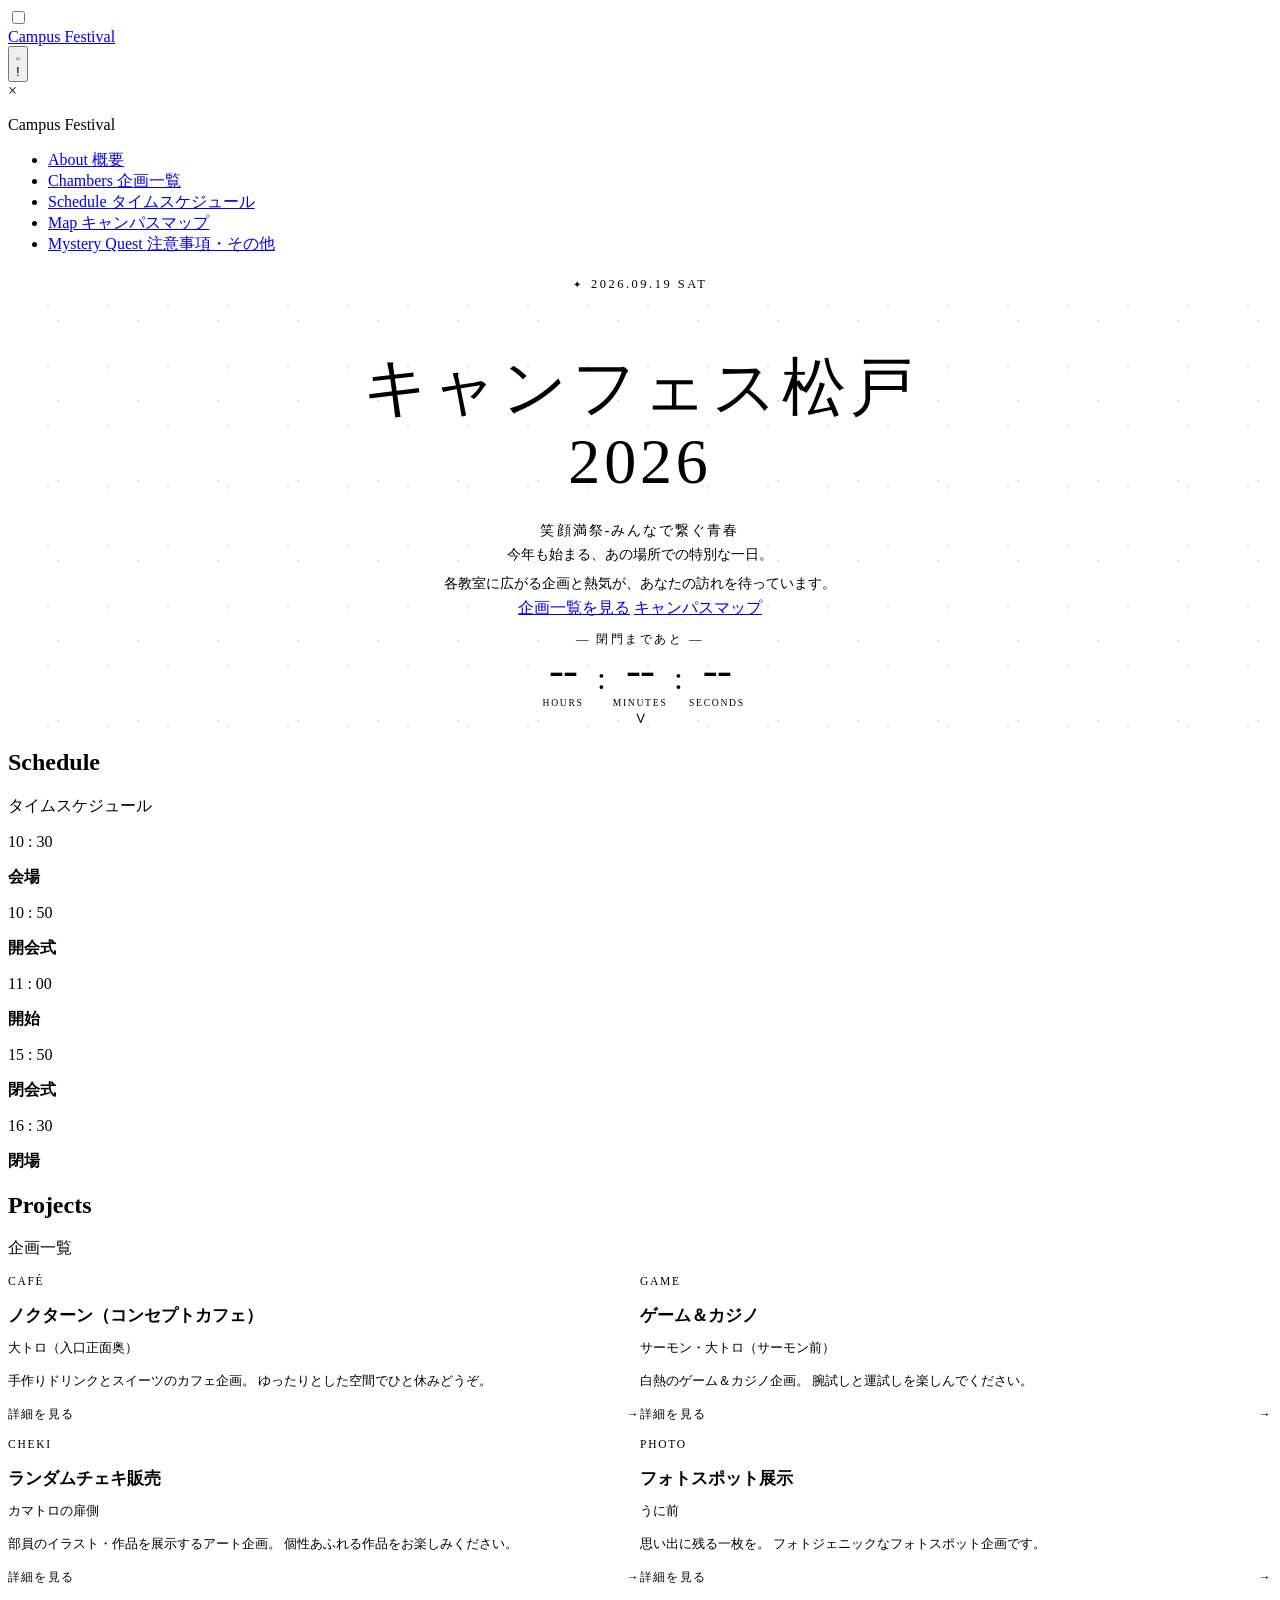
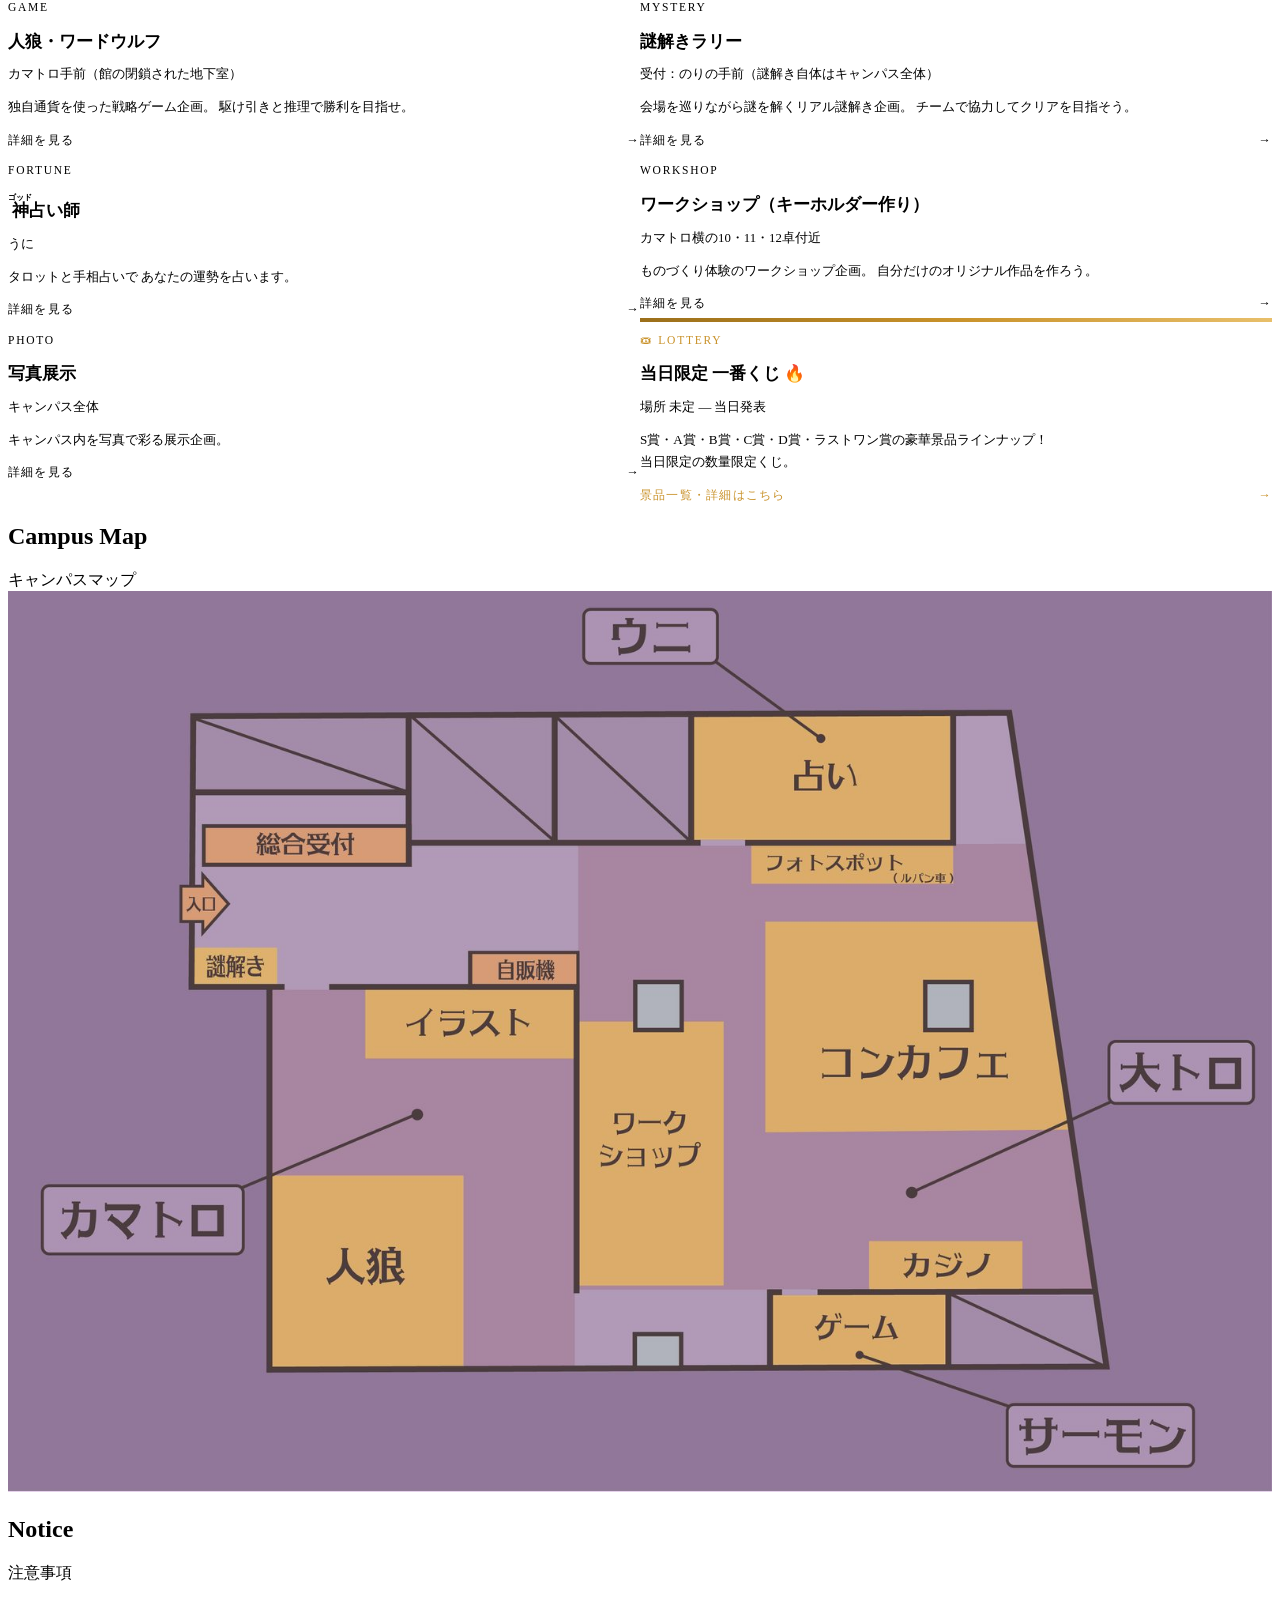
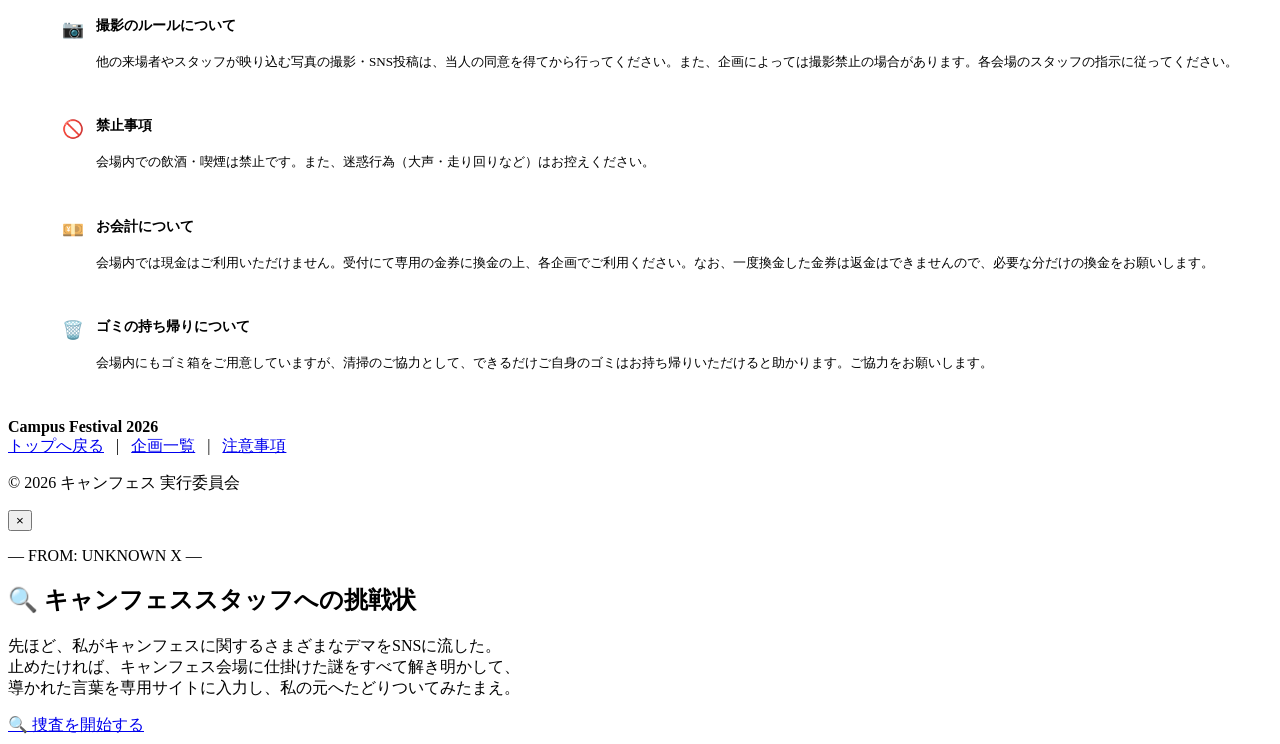
==== index.html @ ab6d8f18 "Revise wording of 3 caution items on top page Update the photo-rules, payment, and trash-takeout not" ====
<!DOCTYPE html>
<html lang="ja">

<head>
  <meta charset="UTF-8">
  <meta name="viewport" content="width=device-width, initial-scale=1.0">
  <!--
  ✏️ 【編集ガイド】meta description
  　 検索エンジンやSNSでシェアされたときに表示される説明文です（〜120文字推奨）。
  　 文化祭名・開催日・場所などに書き換えてください。
  -->
  <meta name="description" content="キャンフェス 2026 — 文化祭特設サイト。企画情報・タイムスケジュール・キャンパスマップをまとめています。">

  <!--
  ✏️ 【編集ガイド】ページタイトル
  　 ブラウザのタブや検索結果に表示されます。
  　 「文化祭名 | サイト名」の形式が一般的です。
  -->
  <title>キャンフェス 2026 | 文化祭特設サイト</title>

  <!-- 共通スタイルシートの読み込み（触らなくてOK） -->
  <link rel="stylesheet" href="css/common.css">

  <!-- ページ固有スタイルシート（トップページ専用） -->
  <link rel="stylesheet" href="css/index.css">
  <!-- 🔒 触らないでください（全ページ共通・謎解き機能）：封筒モーダルスタイル -->
  <link rel="stylesheet" href="css/letter-modal.css">

</head>

<body>

  <!-- ========================================================
       ナビゲーション（ハンバーガーメニュー付き）
       ========================================================
  ✔ ここは触らないでください（メニュー機能の要）
  
  ✅ メニューの項目を変えたい場合は、
     下の nav-menu__list の <li> 内のテキストを変更してください。
  ======================================================== -->

  <!-- 【CSS-only メニューの仕組み】
       この非表示チェックボックスがメニュー開閉のスイッチ役を担います。
       CSS内の .nav-toggle:checked セレクタでパネルを表示制御しています。 -->
  <input type="checkbox" id="nav-toggle" class="nav-toggle" aria-hidden="true">

  <nav class="site-nav" aria-label="サイトナビゲーション">
    <div class="site-nav__inner">

      <!-- ✅ ここのテキストを文化祭名に変えてください -->
      <div class="site-nav__logo">
        <a href="index.html">Campus Festival</a>
      </div>

      <!-- ハンバーガーアイコン（<label> で checkbox と連動） -->
      <label for="nav-toggle" class="site-nav__hamburger" aria-label="メニューを開く">
        <span></span>
        <span></span>
        <span></span>
      </label>

    </div>
  </nav>

  <!-- メニューパネル（右側からスライドイン） -->
  <div class="nav-menu" role="dialog" aria-modal="true" aria-label="サイトメニュー">

    <!-- ✕ 閉じるボタン -->
    <label for="nav-toggle" class="nav-menu__close" aria-label="メニューを閉じる">×</label>

    <!-- メニュー内のサイト名 -->
    <p class="nav-menu__logo">Campus Festival</p>

    <nav aria-label="バーガーメニュー">
      <ul class="nav-menu__list">

        <!-- ✅ 以下のテキストを変更するとメニュー項目が変わります。
             href="#id名" は对応するセクションの id に合わせてください。
             <span> は日本語のサブテキスト（下小文字）です。 -->

        <li>
          <a href="#top" class="nav-menu__link">
            About
            <span>概要</span>
          </a>
        </li>

        <li>
          <!-- ✅ href=" #projects" は 「企画一覧」セクションへのリンク -->
          <a href="#projects" class="nav-menu__link">
            Chambers
            <span>企画一覧</span>
          </a>
        </li>

        <li>
          <a href="#schedule" class="nav-menu__link">
            Schedule
            <span>タイムスケジュール</span>
          </a>
        </li>

        <li>
          <a href="#map" class="nav-menu__link">
            Map
            <span>キャンパスマップ</span>
          </a>
        </li>

        <li>
          <a href="#caution" class="nav-menu__link">
            Mystery Quest
            <span>注意事項・その他</span>
          </a>
        </li>

      </ul>
    </nav>
  </div>
  <!-- /nav-menu -->

  <!-- 背景暗転（クリックでメニューを閉じる） -->
  <label for="nav-toggle" class="nav-menu__backdrop" aria-hidden="true"></label>

  <!-- ========================================================
       ① ヒーローセクション（トップ画面）
       ========================================================
  ✏️ 【編集ガイド】ここが一番最初に見える画面です。
     以下の項目を順番に変えてください：
     1. 日程バッジ（.hero__date-badge）の日付テキスト
     2. メインタイトル（.hero__title）の文化祭名
     3. サブタイトル（.hero__subtitle）のスローガン
     4. 紹介文（.hero__description）の本文
     5. ボタンのテキストとリンク先（href="..."）
     6. カウントダウンの数字（〇時間 〇分 〇秒）
  ======================================================== -->
  <section class="hero" id="top" aria-label="トップビジュアル">

    <!-- ① 日程バッジ
    ✏️ 「2026.09.20 SUN」の部分を実際の開催日に変えてください -->
    <div class="hero__date-badge">2026.09.19 SAT</div>

    <!-- ② メインタイトル
    ✏️ 文化祭の正式名称に変えてください（英語・日本語どちらでも可） -->
    <h1 class="hero__title">
      キャンフェス松戸<br>2026
    </h1>

    <!-- ③ サブタイトル（スローガン）
    ✏️ 文化祭のスローガンに変えてください -->
    <p class="hero__subtitle">笑顔満祭-みんなで繋ぐ青春</p>

    <!-- ④ 紹介文
    ✏️ 文化祭の雰囲気を伝える短い文章を100文字程度で書いてください -->
    <p class="hero__description">
      今年も始まる、あの場所での特別な一日。<br>
      各教室に広がる企画と熱気が、あなたの訪れを待っています。
    </p>

    <!-- ⑤ ボタン
    ✏️ href="..." のリンク先を変更してください。
       「#projects」→ このページ内の企画一覧セクションへ
       「#map」     → このページ内のマップセクションへ -->
    <div class="hero__buttons btn-group">
      <a href="#projects" class="btn btn--solid">企画一覧を見る</a>
      <a href="#map" class="btn btn--outline">キャンパスマップ</a>
    </div>

    <!-- ⑥ カウントダウン（JS自動更新）
    ✅ 【編集ガイド】
       閉門時刻の設定は js/countdown.js の先頭にある
       TARGET_DATE の日時を変更してください。
       例）2026年9月20日17:00閉門 → new Date('2026-09-20T17:00:00') -->
    <div class="countdown">
      <p class="countdown__label">— 閉門まであと —</p>
      <div class="countdown__units">

        <!-- 時間 -->
        <div class="countdown__unit">
          <!-- ✅ js/countdown.js が自動で数字を更新します。
               閉門時刻の変更は js/countdown.js の TARGET_DATE を書き換えてください。 -->
          <span class="countdown__num" id="cd-hours">--</span>
          <span class="countdown__unit-label">Hours</span>
        </div>

        <span class="countdown__sep">:</span>

        <!-- 分 -->
        <div class="countdown__unit">
          <!-- id="cd-minutes" : JSがこの要素の数字を自動更新します -->
          <span class="countdown__num" id="cd-minutes">--</span>
          <span class="countdown__unit-label">Minutes</span>
        </div>

        <span class="countdown__sep">:</span>

        <!-- 秒 -->
        <div class="countdown__unit">
          <!-- id="cd-seconds" : JSがこの要素の数字を自動更新します -->
          <span class="countdown__num" id="cd-seconds">--</span>
          <span class="countdown__unit-label">Seconds</span>
        </div>

      </div>
    </div>

    <!-- スクロール促進の下向き矢印（装飾） -->
    <span class="scroll-hint" aria-hidden="true">∨</span>

  </section>

  <!-- ========================================================
       ② タイムスケジュールセクション
       ========================================================
  ✏️ 【編集ガイド】タイムスケジュール
     .timeline__item のブロックをコピーして増やせます。
     .timeline__time → 時刻を変更
     .timeline__body 内の <strong> → イベント名を変更
     .timeline__body 内の <p> → 説明文を変更（不要なら <p> ごと削除OK）
     .timeline__item--highlight クラスを付けると点が塗りつぶされます（開会式など）
  ======================================================== -->
  <section class="section schedule-section" id="schedule">
    <div class="container">

      <div class="section-heading">
        <!-- ✏️ 英語見出しと日本語見出しを変えてください -->
        <h2 class="section-heading__en">Schedule</h2>
        <span class="section-heading__ja">タイムスケジュール</span>
        <span class="section-heading__line"></span>
      </div>

      <div class="timeline">

        <!-- タイムライン項目（以下をコピーして追加できます） -->

        <div class="timeline__item">
          <p class="timeline__time">10 : 30</p>
          <div class="timeline__body">
            <strong>会場</strong>
          </div>
        </div>

        <div class="timeline__item timeline__item--highlight">
          <p class="timeline__time">10 : 50</p>
          <div class="timeline__body">
            <strong>開会式</strong>
          </div>
        </div>

        <div class="timeline__item">
          <p class="timeline__time">11 : 00</p>
          <div class="timeline__body">
            <strong>開始</strong>
          </div>
        </div>

        <div class="timeline__item timeline__item--highlight">
          <p class="timeline__time">15 : 50</p>
          <div class="timeline__body">
            <strong>閉会式</strong>
          </div>
        </div>

        <div class="timeline__item">
          <p class="timeline__time">16 : 30</p>
          <div class="timeline__body">
            <strong>閉場</strong>
          </div>
        </div>

      </div><!-- /.timeline -->
    </div>
  </section>

  <!-- ========================================================
       🔥 一番くじ 追従フローティングバナー（画面右側固定）
       ✅ この要素は位置：body内のどこに置いてもOK（fixed配置のため）
  ======================================================== -->
  <div class="floating-kuji-banner is-hidden" id="floating-kuji-banner" aria-label="一番くじ追従バナー" role="complementary">

    <!-- 左側の「開く」タブ（非表示中にクリックすると再表示） -->
    <button class="floating-kuji-banner__tab" id="floating-kuji-open-tab" aria-label="一番くじバナーを開く" style="display:none;"
      onclick="document.getElementById('floating-kuji-banner').classList.remove('is-hidden'); this.style.display='none';">
      🎟 くじ
    </button>

    <!-- カード本体（リンクと閉じるボタン） -->
    <a href="pages/ichiban-kuji/index.html" class="floating-kuji-banner__card" id="floating-kuji-card"
      aria-label="一番くじ特設ページへ">

      <!-- 閉じるボタン -->
      <button class="floating-kuji-banner__close" id="floating-kuji-close" aria-label="バナーを閉じる" onclick="event.preventDefault(); event.stopPropagation();
                       document.getElementById('floating-kuji-banner').classList.add('is-hidden');
                       var tab = document.getElementById('floating-kuji-open-tab');
                       if(tab) tab.style.display='flex';">
        &times;
      </button>

      <!-- 当日限定バッジ -->
      <span class="floating-kuji-banner__badge">✦ 当日限定 ✦</span>

      <!-- アイコン -->
      <span class="floating-kuji-banner__icon" aria-hidden="true">🔥</span>

      <!-- タイトル -->
      <p class="floating-kuji-banner__title">一番くじ<br>開催決定！</p>

      <!-- 詳細リンク -->
      <span class="floating-kuji-banner__link-text">詳細はこちら →</span>

    </a>
  </div><!-- /.floating-kuji-banner -->

  <!-- ========================================================
       ③ 企画一覧セクション
       ========================================================
  ✏️ 【編集ガイド】企画一覧
     .project-card のブロックをコピーして企画を追加できます。
     各企画の情報を以下の順で変更してください：
     1. .project-card__tag  → 企画の種類（例：カフェ / 展示 / ゲーム）
     2. .project-card__name → 企画名
     3. .project-card__place → 場所（例：3号館 204教室）
     4. .project-card__desc → 短い説明文
     5. <a href="..."> の href → 各企画ページへのリンクに変更

     ※ 企画ページを作ったら、pages/フォルダ名/index.html を
        コピーして新しいフォルダを作り、そこへリンクしてください。
  ======================================================== -->
  <section class="section projects-section" id="projects">
    <div class="container">

      <div class="section-heading">
        <h2 class="section-heading__en">Projects</h2>
        <span class="section-heading__ja">企画一覧</span>
        <span class="section-heading__line"></span>
      </div>

      <div class="projects-grid">

        <!-- ============ コンカフェ ============ -->
        <a href="pages/cafe/index.html" class="project-card" id="card-cafe">
          <div class="project-card__bar"></div>
          <div class="project-card__body">
            <p class="project-card__tag">Café</p>
            <h3 class="project-card__name">ノクターン（コンセプトカフェ）</h3>
            <p class="project-card__place">大トロ（入口正面奥）</p>
            <p class="project-card__desc">
              手作りドリンクとスイーツのカフェ企画。
              ゆったりとした空間でひと休みどうぞ。
            </p>
          </div>
          <div class="project-card__footer">
            <span>詳細を見る</span>
            <span>→</span>
          </div>
        </a>

        <!-- ============ ゲーム ============ -->
        <a href="pages/game/index.html" class="project-card" id="card-game">
          <div class="project-card__bar"></div>
          <div class="project-card__body">
            <p class="project-card__tag">Game</p>
            <h3 class="project-card__name">ゲーム＆カジノ</h3>
            <p class="project-card__place">サーモン・大トロ（サーモン前）</p>
            <p class="project-card__desc">
              白熱のゲーム＆カジノ企画。
              腕試しと運試しを楽しんでください。
            </p>
          </div>
          <div class="project-card__footer">
            <span>詳細を見る</span>
            <span>→</span>
          </div>
        </a>

        <!-- ============ イラスト ============ -->
        <a href="pages/art-exhibit/index.html" class="project-card" id="card-art-exhibit">
          <div class="project-card__bar"></div>
          <div class="project-card__body">
            <p class="project-card__tag">Cheki</p>
            <h3 class="project-card__name">ランダムチェキ販売</h3>
            <p class="project-card__place">カマトロの扉側</p>
            <p class="project-card__desc">
              部員のイラスト・作品を展示するアート企画。
              個性あふれる作品をお楽しみください。
            </p>
          </div>
          <div class="project-card__footer">
            <span>詳細を見る</span>
            <span>→</span>
          </div>
        </a>

        <!-- ============ フォトスポット ============ -->
        <a href="pages/photo-spot/index.html" class="project-card" id="card-photo-spot">
          <div class="project-card__bar"></div>
          <div class="project-card__body">
            <p class="project-card__tag">Photo</p>
            <h3 class="project-card__name">フォトスポット展示</h3>
            <p class="project-card__place">うに前</p>
            <p class="project-card__desc">
              思い出に残る一枚を。
              フォトジェニックなフォトスポット企画です。
            </p>
          </div>
          <div class="project-card__footer">
            <span>詳細を見る</span>
            <span>→</span>
          </div>
        </a>

        <!-- ============ 人狼（通貨） ============ -->
        <a href="pages/currency/index.html" class="project-card" id="card-currency">
          <div class="project-card__bar"></div>
          <div class="project-card__body">
            <p class="project-card__tag">Game</p>
            <h3 class="project-card__name">人狼・ワードウルフ</h3>
            <p class="project-card__place">カマトロ手前（館の閉鎖された地下室）</p>
            <p class="project-card__desc">
              独自通貨を使った戦略ゲーム企画。
              駆け引きと推理で勝利を目指せ。
            </p>
          </div>
          <div class="project-card__footer">
            <span>詳細を見る</span>
            <span>→</span>
          </div>
        </a>

        <!-- ============ 謎解き ============ -->
        <a href="pages/mystery-quest/index.html" class="project-card" id="card-mystery-quest">
          <div class="project-card__bar"></div>
          <div class="project-card__body">
            <p class="project-card__tag">Mystery</p>
            <h3 class="project-card__name">謎解きラリー</h3>
            <p class="project-card__place">受付：のりの手前（謎解き自体はキャンパス全体）</p>
            <p class="project-card__desc">
              会場を巡りながら謎を解くリアル謎解き企画。
              チームで協力してクリアを目指そう。
            </p>
          </div>
          <div class="project-card__footer">
            <span>詳細を見る</span>
            <span>→</span>
          </div>
        </a>

        <!-- ============ 占い ============ -->
        <a href="pages/fortune-telling/index.html" class="project-card" id="card-fortune-telling">
          <div class="project-card__bar"></div>
          <div class="project-card__body">
            <p class="project-card__tag">Fortune</p>
            <h3 class="project-card__name"><ruby>神<rp>（</rp><rt>ゴッド</rt><rp>）</rp></ruby>占い師</h3>
            <p class="project-card__place">うに</p>
            <p class="project-card__desc">
              タロットと手相占いで
              あなたの運勢を占います。
            </p>
          </div>
          <div class="project-card__footer">
            <span>詳細を見る</span>
            <span>→</span>
          </div>
        </a>

        <!-- ============ ワークショップ ============ -->
        <a href="pages/workshop/index.html" class="project-card" id="card-workshop">
          <div class="project-card__bar"></div>
          <div class="project-card__body">
            <p class="project-card__tag">Workshop</p>
            <h3 class="project-card__name">ワークショップ（キーホルダー作り）</h3>
            <p class="project-card__place">カマトロ横の10・11・12卓付近</p>
            <p class="project-card__desc">
              ものづくり体験のワークショップ企画。
              自分だけのオリジナル作品を作ろう。
            </p>
          </div>
          <div class="project-card__footer">
            <span>詳細を見る</span>
            <span>→</span>
          </div>
        </a>

        <!-- ============ 写真展示 ============ -->
        <a href="pages/photo-exhibit/index.html" class="project-card" id="card-photo-exhibit">
          <div class="project-card__bar"></div>
          <div class="project-card__body">
            <p class="project-card__tag">Photo</p>
            <h3 class="project-card__name">写真展示</h3>
            <p class="project-card__place">キャンパス全体</p>
            <p class="project-card__desc">キャンパス内を写真で彩る展示企画。</p>
          </div>
          <div class="project-card__footer">
            <span>詳細を見る</span>
            <span>→</span>
          </div>
        </a>

        <!-- ============ 一番くじ ============ -->
        <a href="pages/ichiban-kuji/index.html" class="project-card" id="card-lottery"
          style="border-color: rgba(201,146,42,0.45);">
          <div class="project-card__bar" style="background: linear-gradient(90deg, #9B6F1A, #C9922A, #E8BF6A);"></div>
          <div class="project-card__body">
            <p class="project-card__tag" style="color: #C9922A;">🎟 Lottery</p>
            <h3 class="project-card__name">当日限定 一番くじ 🔥</h3>
            <p class="project-card__place">場所 未定 — 当日発表</p>
            <p class="project-card__desc">
              S賞・A賞・B賞・C賞・D賞・ラストワン賞の豪華景品ラインナップ！<br>
              当日限定の数量限定くじ。
            </p>
          </div>
          <div class="project-card__footer" style="color: #C9922A;">
            <span>景品一覧・詳細はこちら</span>
            <span>→</span>
          </div>
        </a>

      </div><!-- /.projects-grid -->

    </div>
  </section>

  <!-- ========================================================
       ④ キャンパスマップセクション
       ========================================================
  ✏️ 【編集ガイド】キャンパスマップ
     画像を差し替えたい場合は、下の <img> の src="assets/img/campus-map.jpg" を
     新しいファイルパスに変更してください（推奨サイズ：横幅 1200px 以上）。
  ======================================================== -->
  <section class="section map-section" id="map">
    <div class="container">

      <div class="section-heading">
        <h2 class="section-heading__en">Campus Map</h2>
        <span class="section-heading__ja">キャンパスマップ</span>
        <span class="section-heading__line"></span>
      </div>

      <img src="assets/img/campus-map.jpg" alt="キャンフェス2026 会場フロアマップ" class="map-img" loading="lazy">

    </div>
  </section>

  <!-- ========================================================
       ⑤ 注意事項セクション
       ========================================================
  ✏️ 【編集ガイド】注意事項
     .caution-item のブロックをコピーして項目を追加できます。
     各項目の構成：
     - .caution-item__icon → 絵文字アイコン（変更・削除可）
     - <strong> → 注意事項の見出し
     - <p> → 詳細の説明文（不要なら削除OK）
  ======================================================== -->
  <section class="section caution-section" id="caution">
    <div class="container">

      <div class="section-heading">
        <h2 class="section-heading__en">Notice</h2>
        <span class="section-heading__ja">注意事項</span>
        <span class="section-heading__line"></span>
      </div>

      <ul class="caution-list" role="list">

        <!-- 注意事項の1項目 → このブロックをコピーして増やせます -->
        <li class="caution-item">
          <span class="caution-item__icon" aria-hidden="true">📷</span>
          <div class="caution-item__text">
            <strong>撮影のルールについて</strong>
            <p>他の来場者やスタッフが映り込む写真の撮影・SNS投稿は、当人の同意を得てから行ってください。また、企画によっては撮影禁止の場合があります。各会場のスタッフの指示に従ってください。</p>
          </div>
        </li>

        <li class="caution-item">
          <span class="caution-item__icon" aria-hidden="true">🚫</span>
          <div class="caution-item__text">
            <strong>禁止事項</strong>
            <p>会場内での飲酒・喫煙は禁止です。また、迷惑行為（大声・走り回りなど）はお控えください。</p>
          </div>
        </li>

        <li class="caution-item">
          <span class="caution-item__icon" aria-hidden="true">💴</span>
          <div class="caution-item__text">
            <strong>お会計について</strong>
            <p>会場内では現金はご利用いただけません。受付にて専用の金券に換金の上、各企画でご利用ください。なお、一度換金した金券は返金はできませんので、必要な分だけの換金をお願いします。</p>
          </div>
        </li>

        <li class="caution-item">
          <span class="caution-item__icon" aria-hidden="true">🗑️</span>
          <div class="caution-item__text">
            <strong>ゴミの持ち帰りについて</strong>
            <p>会場内にもゴミ箱をご用意していますが、清掃のご協力として、できるだけご自身のゴミはお持ち帰りいただけると助かります。ご協力をお願いします。</p>
          </div>
        </li>

      </ul><!-- /.caution-list -->
    </div>
  </section>

  <!-- ========================================================
       フッター
       ========================================================
  ✏️ 【編集ガイド】フッター
     文化祭名・年度・担当者名などを変えてください。
  ======================================================== -->
  <footer class="site-footer">
    <div class="site-footer__inner container">

      <!-- ✏️ 文化祭名を変えてください -->
      <strong>Campus Festival 2026</strong>

      <!-- ✏️ 必要に応じてリンクを追加・変更してください -->
      <nav aria-label="フッターナビ">
        <a href="#top">トップへ戻る</a>
        &ensp;|&ensp;
        <a href="#projects">企画一覧</a>
        &ensp;|&ensp;
        <a href="#caution">注意事項</a>
      </nav>

      <!-- ✏️ クレジット表記を変更してください -->
      <p>© 2026 キャンフェス 実行委員会</p>

    </div>
  </footer>

  <!--
  カウントダウンJSの読み込み
  ✅ 【編集ガイド】
     閉門時刻の設定は js/countdown.js の先頭にある
     TARGET_DATE を変更してください。
  -->
  <script src="js/countdown.js"></script>

  <!-- メニュー自動クローズJS（メニューリンクをタップしたときに自動で閉じます） -->
  <script src="js/menu.js"></script>

  <!-- 追従バナー制御JS -->
  <script src="js/banner.js"></script>

  <!-- 🔒 触らないでください（全ページ共通・謎解き機能）：封筒モーダル JS（アイコン・モーダルもこのJSが自動生成します） -->
  <script src="js/letter-modal.js"></script>

</body>

</html>
---- css/index.css ----
/*
============================================================
  index.css — トップページ（index.html）専用スタイル
============================================================
  ※ このファイルは index.html の <style> ブロックから
     抽出したスタイルです。
     common.css の読み込み後に読み込んでください。
============================================================
*/

/* ---------------------------------------------------
   ヒーローセクション
   参考画像のゴシックキャッスル風デザインを再現。
   星形の装飾ドットを背景に配置しています。
--------------------------------------------------- */
.hero {
  min-height: calc(100svh - var(--nav-height));
  background-color: var(--color-bg);
  background-image:
    radial-gradient(circle, rgba(181, 148, 105, 0.25) 1px, transparent 1px),
    radial-gradient(circle, rgba(181, 148, 105, 0.15) 1px, transparent 1px),
    radial-gradient(circle, rgba(181, 148, 105, 0.20) 1px, transparent 1px);
  background-size: 80px 80px, 120px 120px, 60px 60px;
  background-position: 10px 10px, 40px 40px, 70px 5px;
  display: flex;
  flex-direction: column;
  align-items: center;
  justify-content: center;
  text-align: center;
  padding: var(--space-xl) var(--space-sm) var(--space-lg);
  position: relative;
}

/* 日付バッジ（例：2026.09.20 SUN） */
.hero__date-badge {
  display: inline-flex;
  align-items: center;
  gap: 8px;
  border: 1px solid var(--color-accent-pale);
  border-radius: 999px;
  padding: 6px 20px;
  font-family: var(--font-display);
  font-size: 0.78rem;
  letter-spacing: 0.2em;
  color: var(--color-text-sub);
  margin-bottom: var(--space-sm);
}

/* バッジの左の飾り（✦ 記号） */
.hero__date-badge::before {
  content: '✦';
  color: var(--color-accent);
  font-size: 0.6rem;
}

/* メインタイトル（大文字・大きなフォント） */
.hero__title {
  font-family: var(--font-display);
  font-size: clamp(2.2rem, 9vw, 4rem);
  font-weight: 300;
  letter-spacing: 0.06em;
  color: var(--color-text);
  line-height: 1.15;
  margin-bottom: 10px;
}

/* サブタイトル（スローガン） */
.hero__subtitle {
  font-size: 0.85rem;
  letter-spacing: 0.15em;
  color: var(--color-text-sub);
  margin-bottom: var(--space-sm);
}

/* 紹介文 */
.hero__description {
  font-size: 0.9rem;
  line-height: 2;
  color: var(--color-text-sub);
  max-width: 480px;
  margin: 0 auto var(--space-md);
}

/* ボタンエリア */
.hero__buttons {
  margin-bottom: var(--space-lg);
}

/* ---------------------------------------------------
   カウントダウン枠
   ※ JSで数値を自動更新します（js/countdown.js）
--------------------------------------------------- */
.countdown {
  width: 100%;
  max-width: 400px;
  text-align: center;
}

.countdown__label {
  font-size: 0.78rem;
  letter-spacing: 0.2em;
  color: var(--color-text-sub);
  margin-bottom: var(--space-sm);
}

.countdown__units {
  display: flex;
  justify-content: center;
  gap: 4px;
  align-items: flex-end;
}

.countdown__unit {
  display: flex;
  flex-direction: column;
  align-items: center;
  min-width: 56px;
}

.countdown__num {
  font-family: var(--font-display);
  font-size: 2.8rem;
  font-weight: 300;
  line-height: 1;
  color: var(--color-text);
  letter-spacing: -0.02em;
}

.countdown__unit-label {
  font-family: var(--font-display);
  font-size: 0.6rem;
  letter-spacing: 0.18em;
  color: var(--color-text-muted);
  margin-top: 4px;
  text-transform: uppercase;
}

.countdown__sep {
  font-family: var(--font-display);
  font-size: 2rem;
  font-weight: 300;
  color: var(--color-text-muted);
  margin-bottom: 14px;
  line-height: 1;
  padding: 0 2px;
}

/* 下向き矢印（スクロール促進） */
.scroll-hint {
  margin-top: var(--space-sm);
  color: var(--color-text-muted);
  font-size: 1rem;
  animation: bounce-down 1.8s ease-in-out infinite;
  display: block;
}

@keyframes bounce-down {
  0%, 100% { transform: translateY(0);  opacity: 0.5; }
  50%       { transform: translateY(6px); opacity: 1; }
}

/* ---------------------------------------------------
   タイムスケジュールセクション
--------------------------------------------------- */
.schedule-section {
  background-color: var(--color-bg-dark);
}

/* ---------------------------------------------------
   企画一覧セクション
--------------------------------------------------- */
.projects-section {
  background-color: var(--color-bg);
}

.projects-grid {
  display: grid;
  grid-template-columns: 1fr;
  gap: var(--space-sm);
}

@media (min-width: 540px) {
  .projects-grid {
    grid-template-columns: repeat(2, 1fr);
  }
}

.project-card {
  display: block;
  background-color: var(--color-bg-card);
  border: 1px solid var(--color-accent-pale);
  border-radius: var(--radius-md);
  overflow: hidden;
  text-decoration: none;
  color: var(--color-text);
  transition: box-shadow 0.25s ease, transform 0.25s ease;
}

.project-card:hover {
  box-shadow: var(--shadow-md);
  transform: translateY(-3px);
  color: var(--color-text);
}

.project-card__bar {
  height: 4px;
  background-color: var(--color-accent);
}

.project-card__body {
  padding: var(--space-sm);
}

.project-card__tag {
  font-size: 0.72rem;
  letter-spacing: 0.15em;
  color: var(--color-accent);
  text-transform: uppercase;
  font-family: var(--font-display);
  margin-bottom: 4px;
}

.project-card__name {
  font-size: 1.05rem;
  font-weight: 600;
  margin-bottom: 4px;
  line-height: 1.4;
}

.project-card__place {
  font-size: 0.8rem;
  color: var(--color-text-sub);
  margin-bottom: 8px;
}

.project-card__desc {
  font-size: 0.82rem;
  color: var(--color-text-sub);
  line-height: 1.7;
  display: -webkit-box;
  -webkit-line-clamp: 2;
  -webkit-box-orient: vertical;
  overflow: hidden;
}

.project-card__footer {
  border-top: 1px solid var(--color-accent-pale);
  padding: 10px var(--space-sm);
  font-size: 0.78rem;
  color: var(--color-accent);
  font-family: var(--font-display);
  letter-spacing: 0.1em;
  display: flex;
  align-items: center;
  justify-content: space-between;
}

.project-card--placeholder {
  border-style: dashed;
  opacity: 0.55;
  pointer-events: none;
}

.project-card--placeholder .project-card__bar {
  background-color: var(--color-accent-pale);
}

/* ---------------------------------------------------
   一番くじ 追従フローティングバナー
--------------------------------------------------- */
.floating-kuji-banner {
  position: fixed;
  right: 0;
  top: 50%;
  transform: translateY(-50%);
  z-index: 999;
  display: flex;
  align-items: stretch;
}

/* カード部分だけがスライドアウト／フェードする（親とタブは画面内に留まる） */
.floating-kuji-banner.is-hidden .floating-kuji-banner__card {
  transform: translateX(calc(100% + 2px));
  opacity: 0;
  pointer-events: none;
}

.floating-kuji-banner__tab {
  /* 親コンテナ（right:0）の右端に固定し、カードの表示状態に関わらず常に画面端に残す */
  position: absolute;
  right: 0;
  top: 50%;
  transform: translateY(-50%);
  display: flex;
  align-items: center;
  justify-content: center;
  width: 28px;
  background: var(--color-accent);
  border-radius: var(--radius-sm) 0 0 var(--radius-sm);
  cursor: pointer;
  writing-mode: vertical-rl;
  font-family: var(--font-display);
  font-size: 0.6rem;
  letter-spacing: 0.18em;
  color: #fff;
  padding: 12px 0;
  user-select: none;
  border: none;
  transition: background-color 0.2s ease;
  flex-shrink: 0;
}

.floating-kuji-banner__tab:hover {
  background-color: var(--color-accent-dark);
}

.floating-kuji-banner__card {
  display: flex;
  flex-direction: column;
  align-items: center;
  text-align: center;
  background-color: var(--color-bg-card);
  border: 1.5px solid var(--color-accent);
  border-right: none;
  border-radius: var(--radius-md) 0 0 var(--radius-md);
  padding: 18px 14px 16px;
  width: 130px;
  gap: 8px;
  box-shadow: -4px 0 20px rgba(74, 59, 50, 0.12);
  text-decoration: none;
  color: var(--color-text);
  position: relative;
  overflow: hidden;
  transition: background-color 0.2s ease,
              transform 0.35s cubic-bezier(0.4, 0, 0.2, 1),
              opacity 0.35s ease;
}

.floating-kuji-banner__card:hover {
  background-color: var(--color-bg);
  color: var(--color-text);
  opacity: 1;
}

.floating-kuji-banner__card::before {
  content: '';
  position: absolute;
  top: 0; left: 0; right: 0;
  height: 3px;
  background: linear-gradient(90deg, var(--color-accent-dark), var(--color-accent), #D4A853);
}

.floating-kuji-banner__badge {
  display: inline-block;
  font-family: var(--font-display);
  font-size: 0.58rem;
  letter-spacing: 0.15em;
  color: var(--color-accent-dark);
  border: 1px solid var(--color-accent-pale);
  border-radius: 999px;
  padding: 2px 8px;
  background: rgba(181, 148, 105, 0.08);
  white-space: nowrap;
}

.floating-kuji-banner__icon {
  font-size: 1.8rem;
  line-height: 1;
}

.floating-kuji-banner__title {
  font-family: var(--font-display);
  font-size: 0.8rem;
  font-weight: 600;
  line-height: 1.35;
  color: var(--color-text);
  letter-spacing: 0.04em;
}

.floating-kuji-banner__link-text {
  font-size: 0.65rem;
  color: var(--color-accent-dark);
  font-family: var(--font-display);
  letter-spacing: 0.1em;
  display: flex;
  align-items: center;
  gap: 3px;
}

.floating-kuji-banner__close {
  position: absolute;
  top: 6px;
  right: 6px;
  width: 20px;
  height: 20px;
  display: flex;
  align-items: center;
  justify-content: center;
  cursor: pointer;
  font-size: 0.85rem;
  color: var(--color-text-muted);
  border-radius: 50%;
  border: none;
  background: transparent;
  line-height: 1;
  transition: background-color 0.15s ease, color 0.15s ease;
  flex-shrink: 0;
  z-index: 1;
}

.floating-kuji-banner__close:hover {
  background-color: var(--color-accent-pale);
  color: var(--color-text);
}

/* スマホ対応 */
@media (max-width: 768px) {
  .floating-kuji-banner {
    z-index: 999;
  }

  .floating-kuji-banner.is-hidden .floating-kuji-banner__card {
    transform: translateX(calc(100% + 2px));
    opacity: 0;
    pointer-events: none;
  }

  .floating-kuji-banner__tab {
    width: 22px;
    font-size: 0.55rem;
    padding: 10px 0;
  }

  .floating-kuji-banner__card {
    width: 112px;
    padding: 16px 10px 14px;
  }

  .floating-kuji-banner__icon  { font-size: 1.55rem; }
  .floating-kuji-banner__title { font-size: 0.74rem; }

  .floating-kuji-banner__badge {
    font-size: 0.52rem;
    padding: 2px 6px;
  }

  .floating-kuji-banner__link-text { font-size: 0.6rem; }

  .floating-kuji-banner__close {
    width: 28px;
    height: 28px;
    top: 4px;
    right: 4px;
    font-size: 1rem;
  }
}

/* ---------------------------------------------------
   キャンパスマップセクション
--------------------------------------------------- */
.map-section {
  background-color: var(--color-bg-dark);
}

.map-img {
  width: 100%;
  border-radius: var(--radius-md);
  border: 1px solid var(--color-accent-pale);
}

/* ---------------------------------------------------
   注意事項セクション
--------------------------------------------------- */
.caution-section {
  background-color: var(--color-bg);
}

.caution-list {
  display: flex;
  flex-direction: column;
  gap: var(--space-xs);
}

.caution-item {
  display: flex;
  gap: 12px;
  padding: 14px;
  background-color: var(--color-bg-card);
  border: 1px solid var(--color-accent-pale);
  border-radius: var(--radius-sm);
  font-size: 0.88rem;
  line-height: 1.7;
  align-items: flex-start;
}

.caution-item__icon {
  font-size: 1.1rem;
  flex-shrink: 0;
  margin-top: 1px;
}

.caution-item__text strong {
  display: block;
  font-weight: 600;
  margin-bottom: 2px;
}

.caution-item__text p {
  color: var(--color-text-sub);
  font-size: 0.82rem;
}
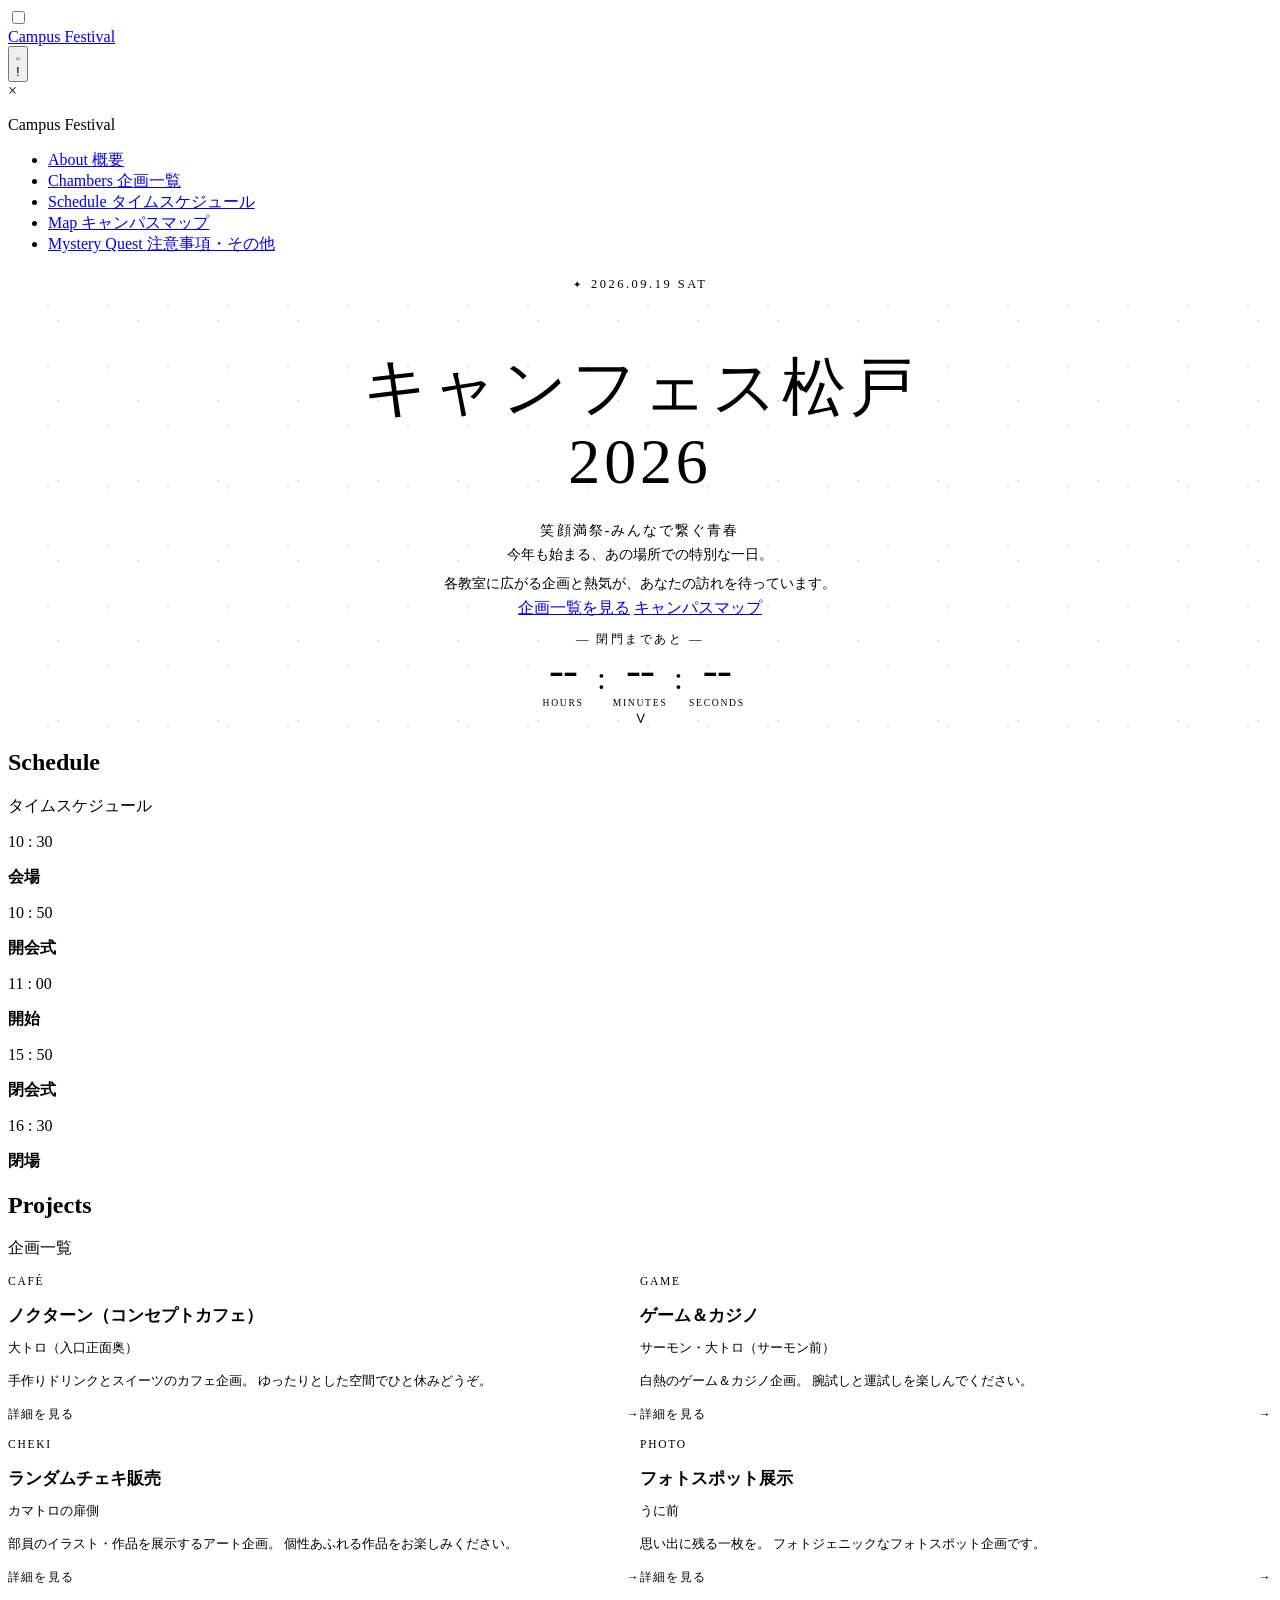
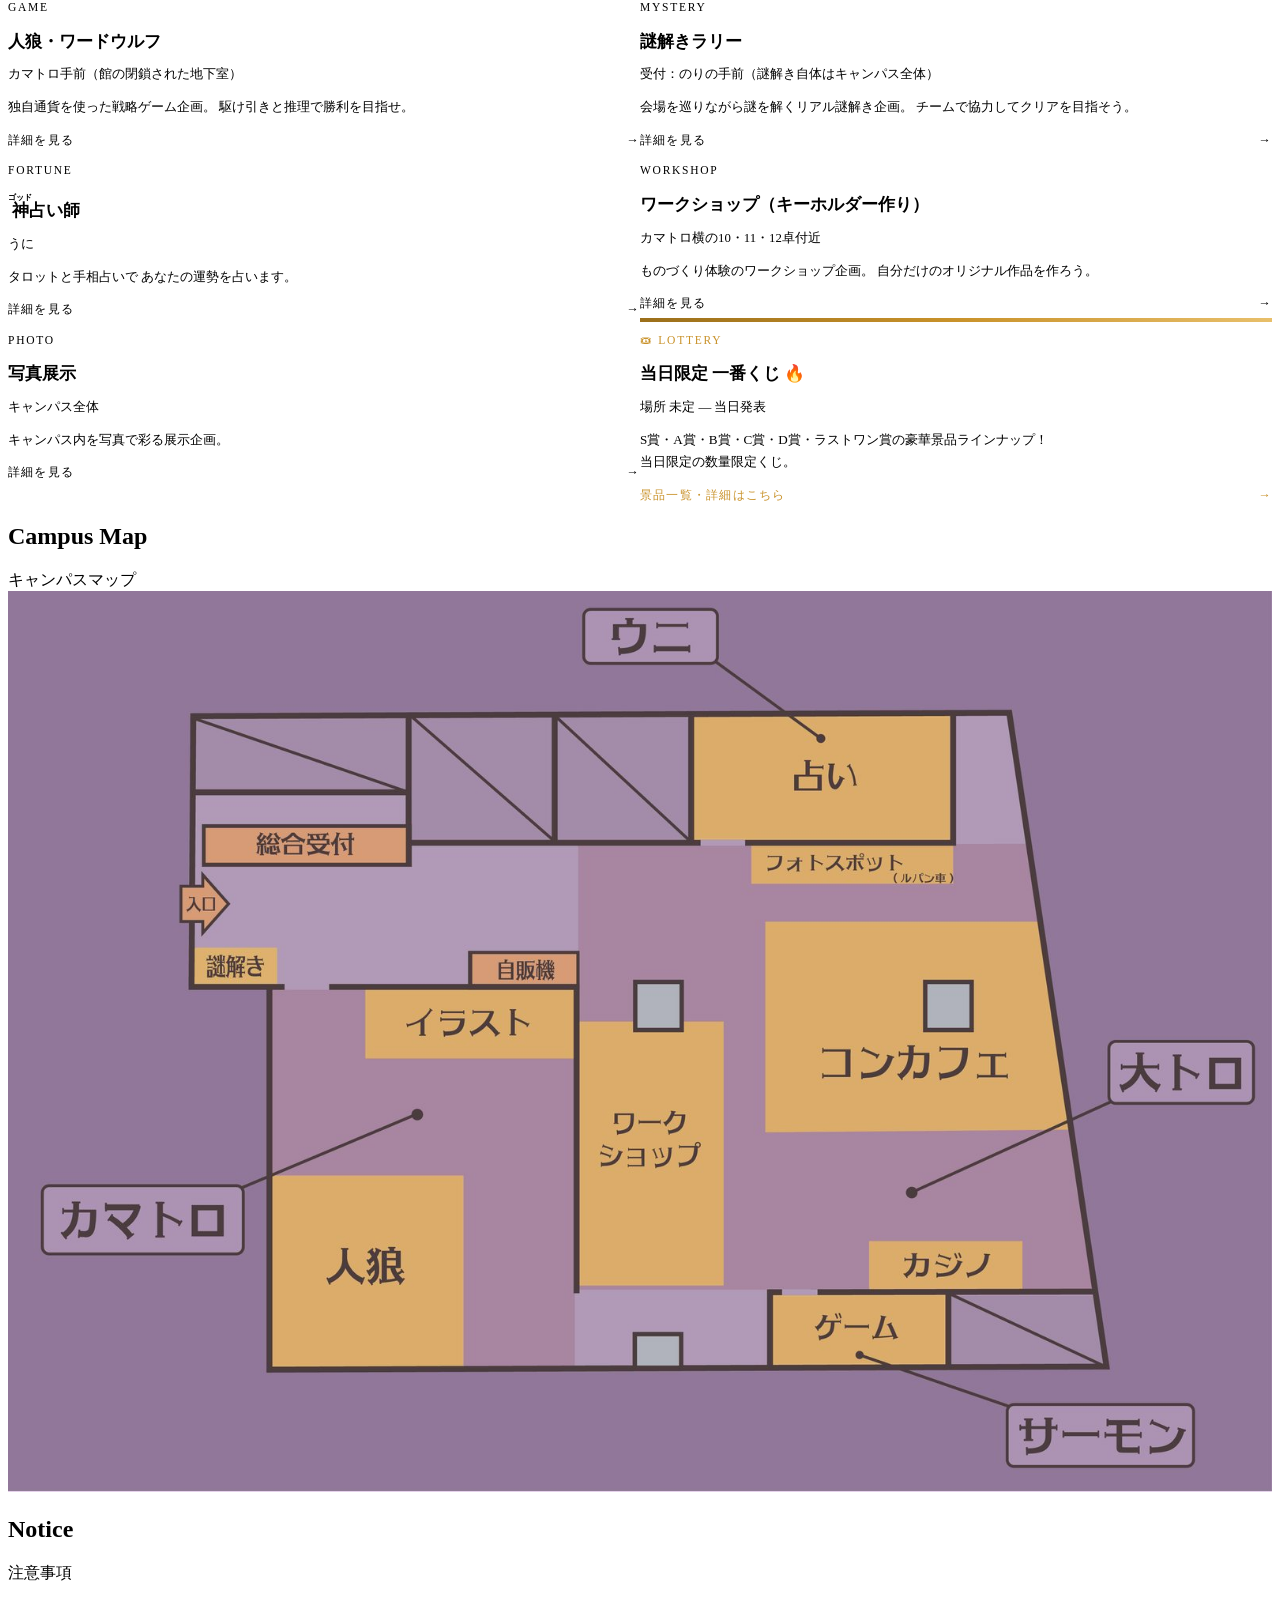
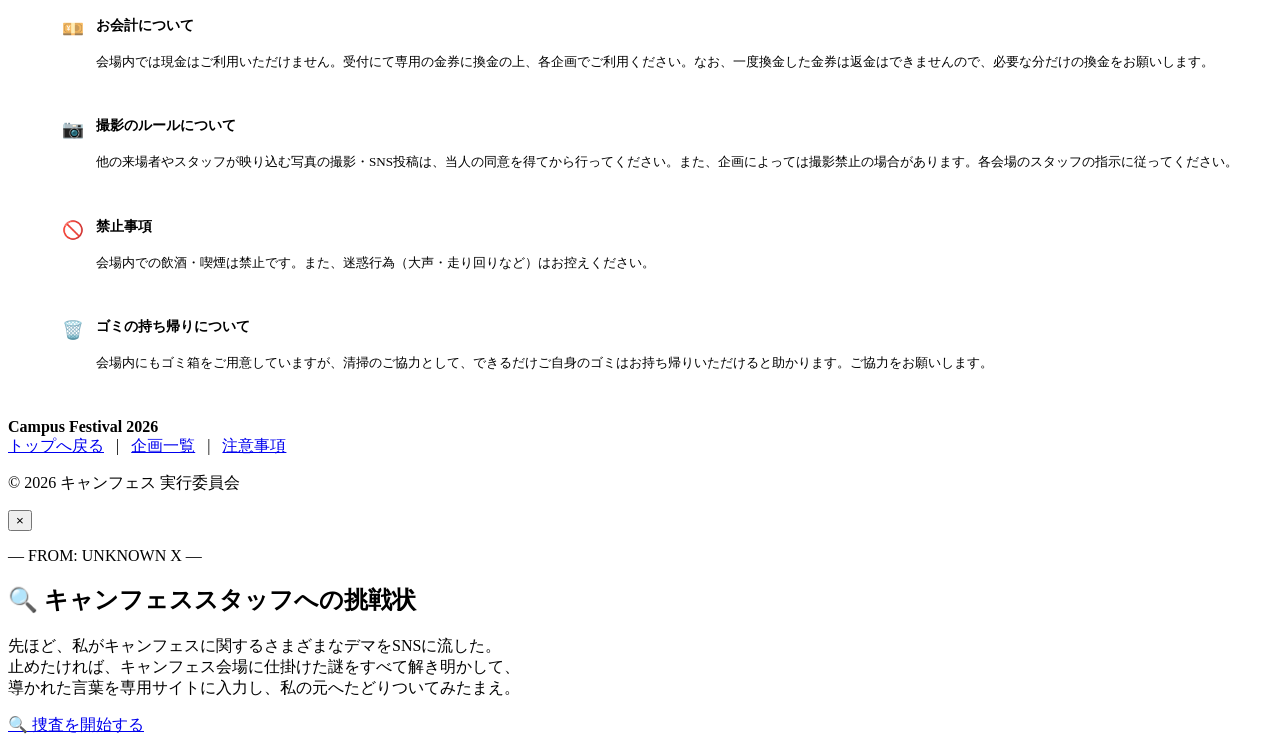
==== commit fc1c23de: "Reorder top page caution items New order: payment, photography rules, prohibited items, trash takeou" ====
--- a/index.html
+++ b/index.html
@@ -564,6 +564,14 @@
 
         <!-- 注意事項の1項目 → このブロックをコピーして増やせます -->
         <li class="caution-item">
+          <span class="caution-item__icon" aria-hidden="true">💴</span>
+          <div class="caution-item__text">
+            <strong>お会計について</strong>
+            <p>会場内では現金はご利用いただけません。受付にて専用の金券に換金の上、各企画でご利用ください。なお、一度換金した金券は返金はできませんので、必要な分だけの換金をお願いします。</p>
+          </div>
+        </li>
+
+        <li class="caution-item">
           <span class="caution-item__icon" aria-hidden="true">📷</span>
           <div class="caution-item__text">
             <strong>撮影のルールについて</strong>
@@ -576,14 +584,6 @@
           <div class="caution-item__text">
             <strong>禁止事項</strong>
             <p>会場内での飲酒・喫煙は禁止です。また、迷惑行為（大声・走り回りなど）はお控えください。</p>
-          </div>
-        </li>
-
-        <li class="caution-item">
-          <span class="caution-item__icon" aria-hidden="true">💴</span>
-          <div class="caution-item__text">
-            <strong>お会計について</strong>
-            <p>会場内では現金はご利用いただけません。受付にて専用の金券に換金の上、各企画でご利用ください。なお、一度換金した金券は返金はできませんので、必要な分だけの換金をお願いします。</p>
           </div>
         </li>
 
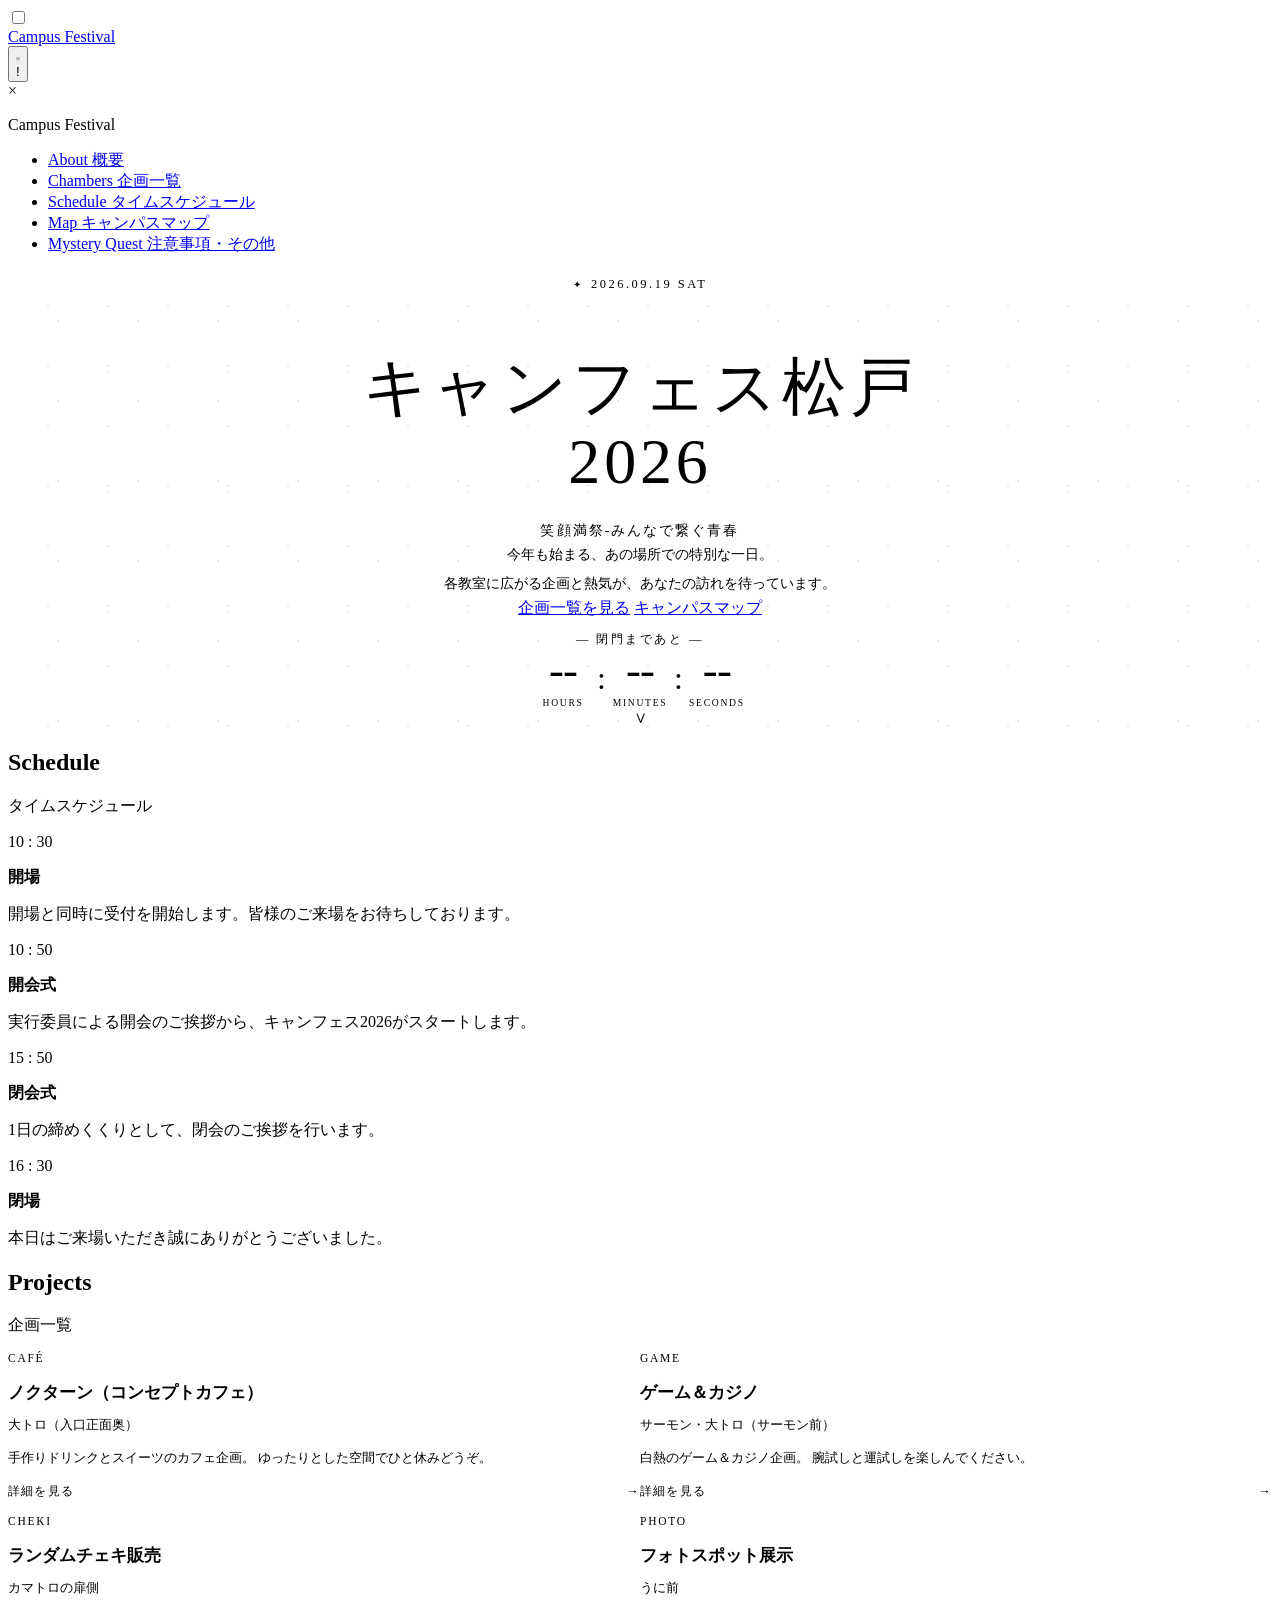
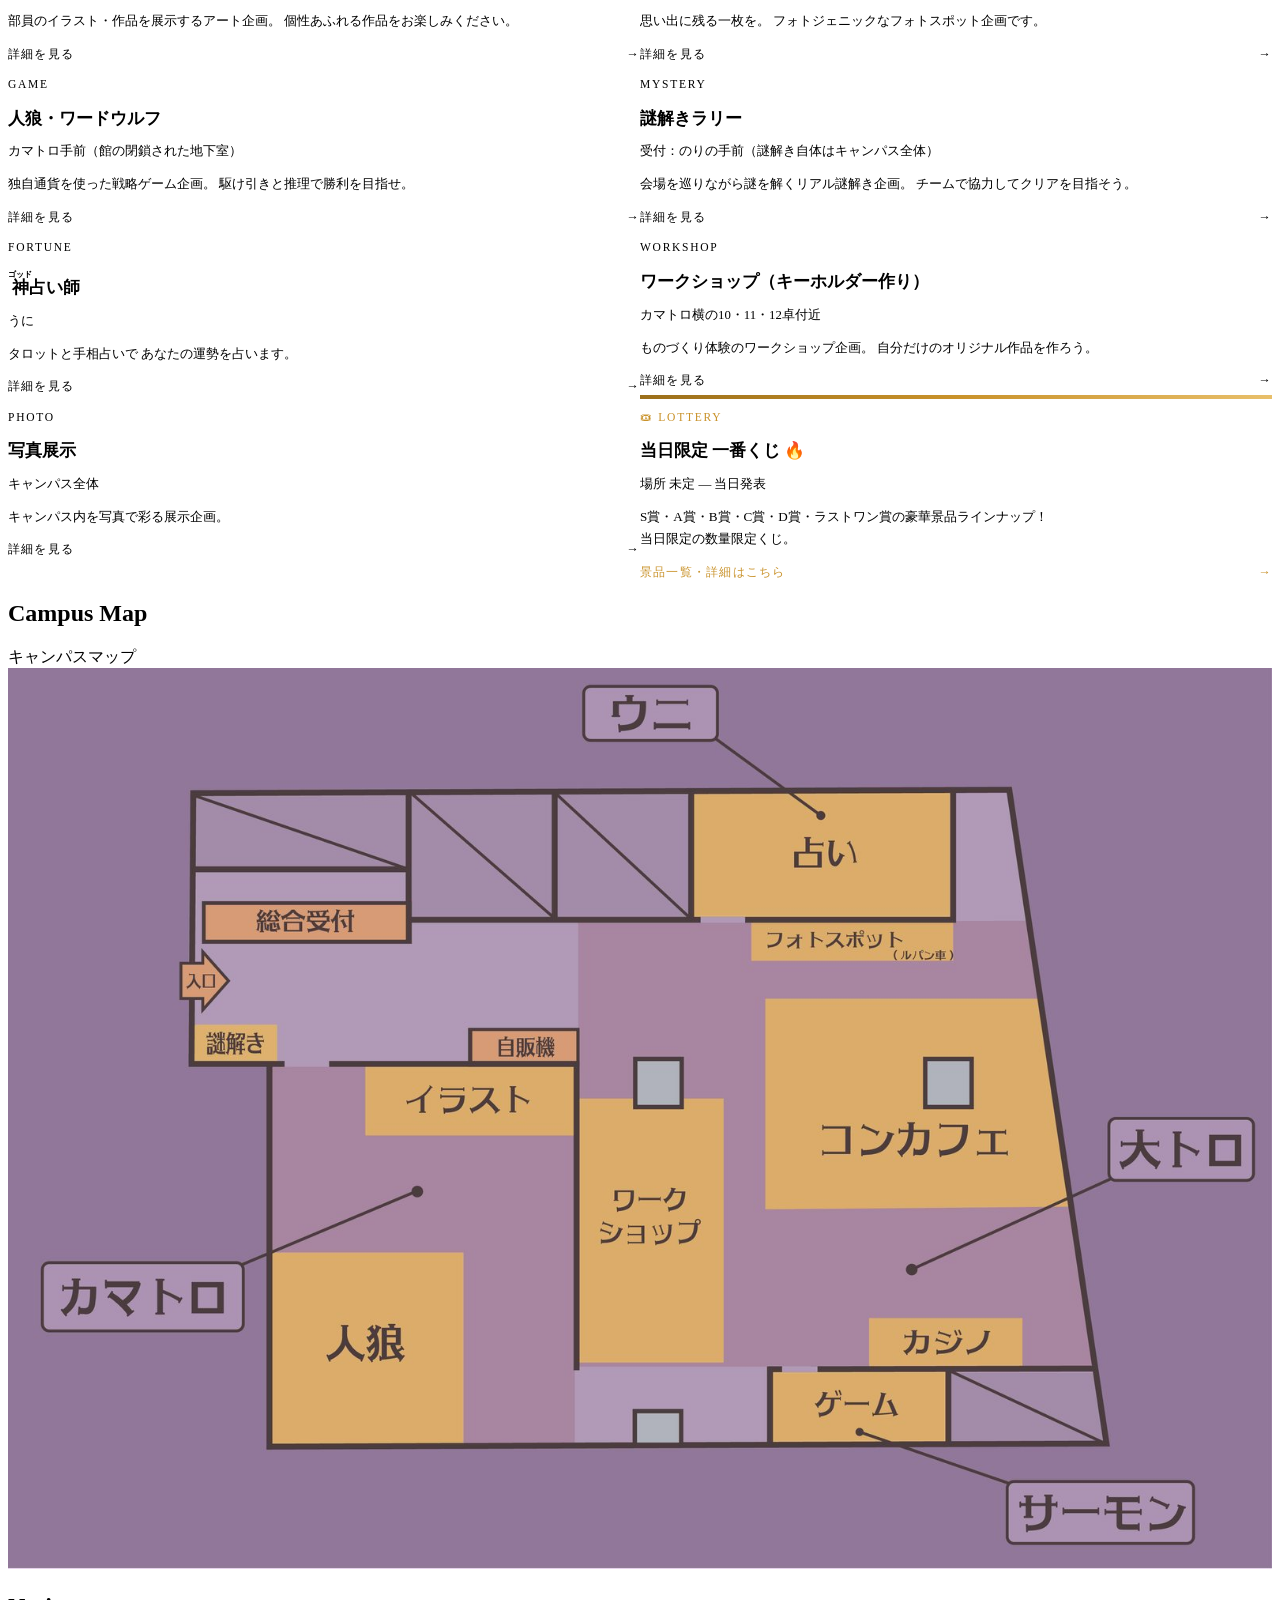
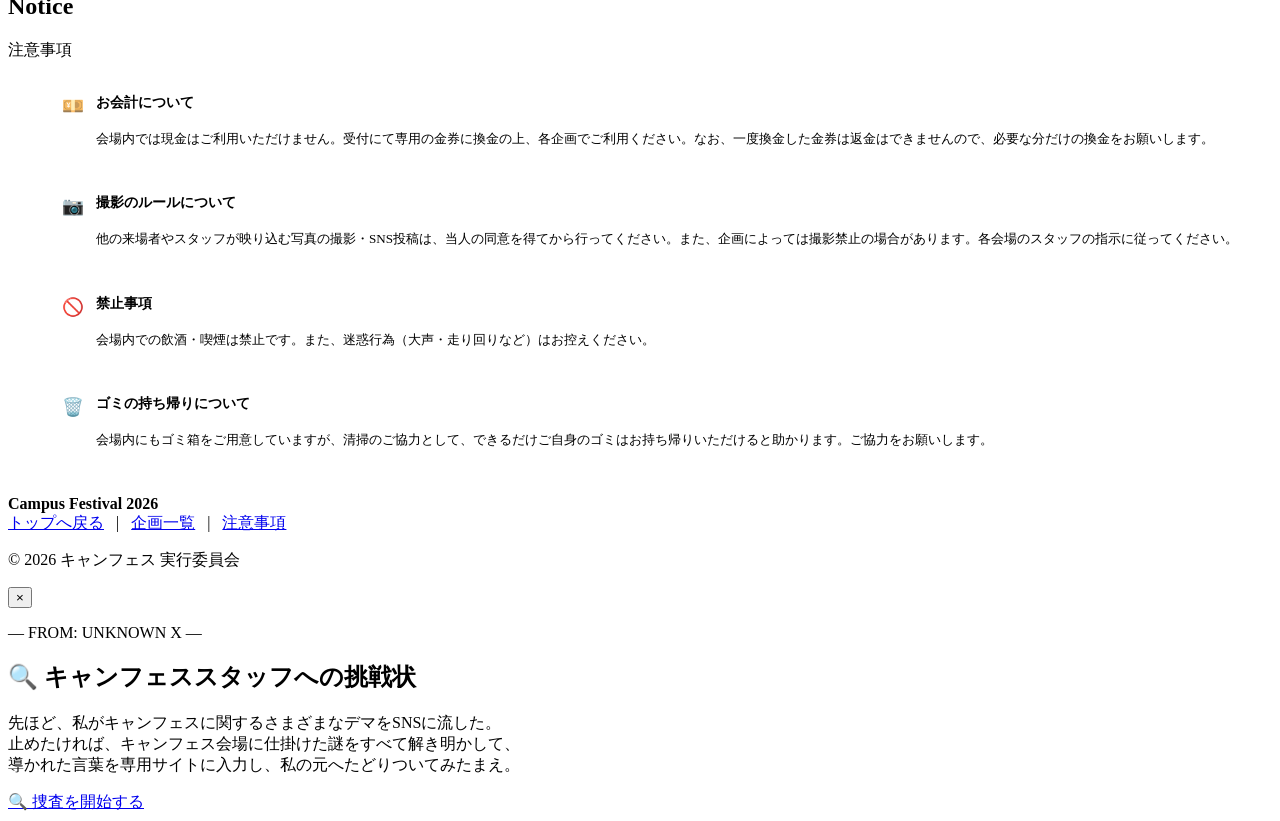
==== commit 6d19ac70: "Update top page schedule: drop start item, fix typo, add descriptions Remove the redundant "開始" (11:" ====
--- a/index.html
+++ b/index.html
@@ -236,7 +236,8 @@
         <div class="timeline__item">
           <p class="timeline__time">10 : 30</p>
           <div class="timeline__body">
-            <strong>会場</strong>
+            <strong>開場</strong>
+            <p>開場と同時に受付を開始します。皆様のご来場をお待ちしております。</p>
           </div>
         </div>
 
@@ -244,13 +245,7 @@
           <p class="timeline__time">10 : 50</p>
           <div class="timeline__body">
             <strong>開会式</strong>
-          </div>
-        </div>
-
-        <div class="timeline__item">
-          <p class="timeline__time">11 : 00</p>
-          <div class="timeline__body">
-            <strong>開始</strong>
+            <p>実行委員による開会のご挨拶から、キャンフェス2026がスタートします。</p>
           </div>
         </div>
 
@@ -258,6 +253,7 @@
           <p class="timeline__time">15 : 50</p>
           <div class="timeline__body">
             <strong>閉会式</strong>
+            <p>1日の締めくくりとして、閉会のご挨拶を行います。</p>
           </div>
         </div>
 
@@ -265,6 +261,7 @@
           <p class="timeline__time">16 : 30</p>
           <div class="timeline__body">
             <strong>閉場</strong>
+            <p>本日はご来場いただき誠にありがとうございました。</p>
           </div>
         </div>
 
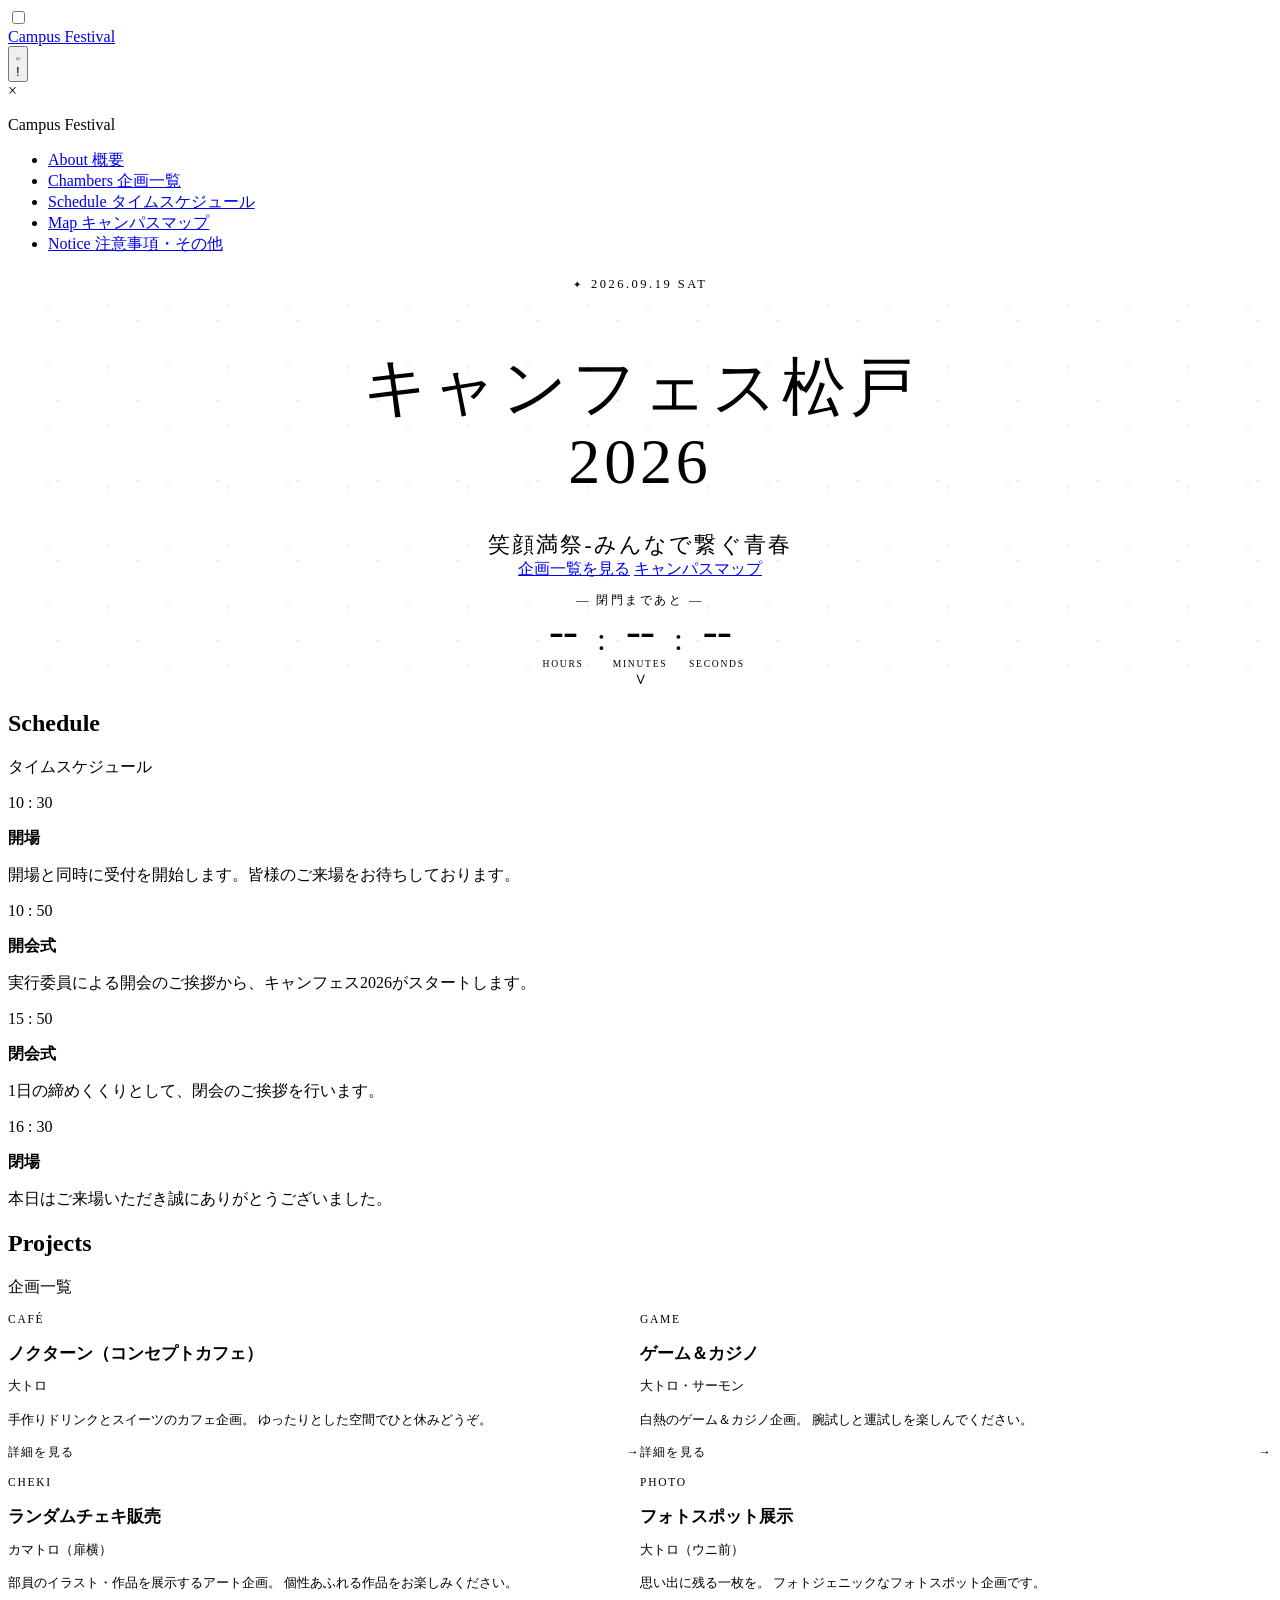
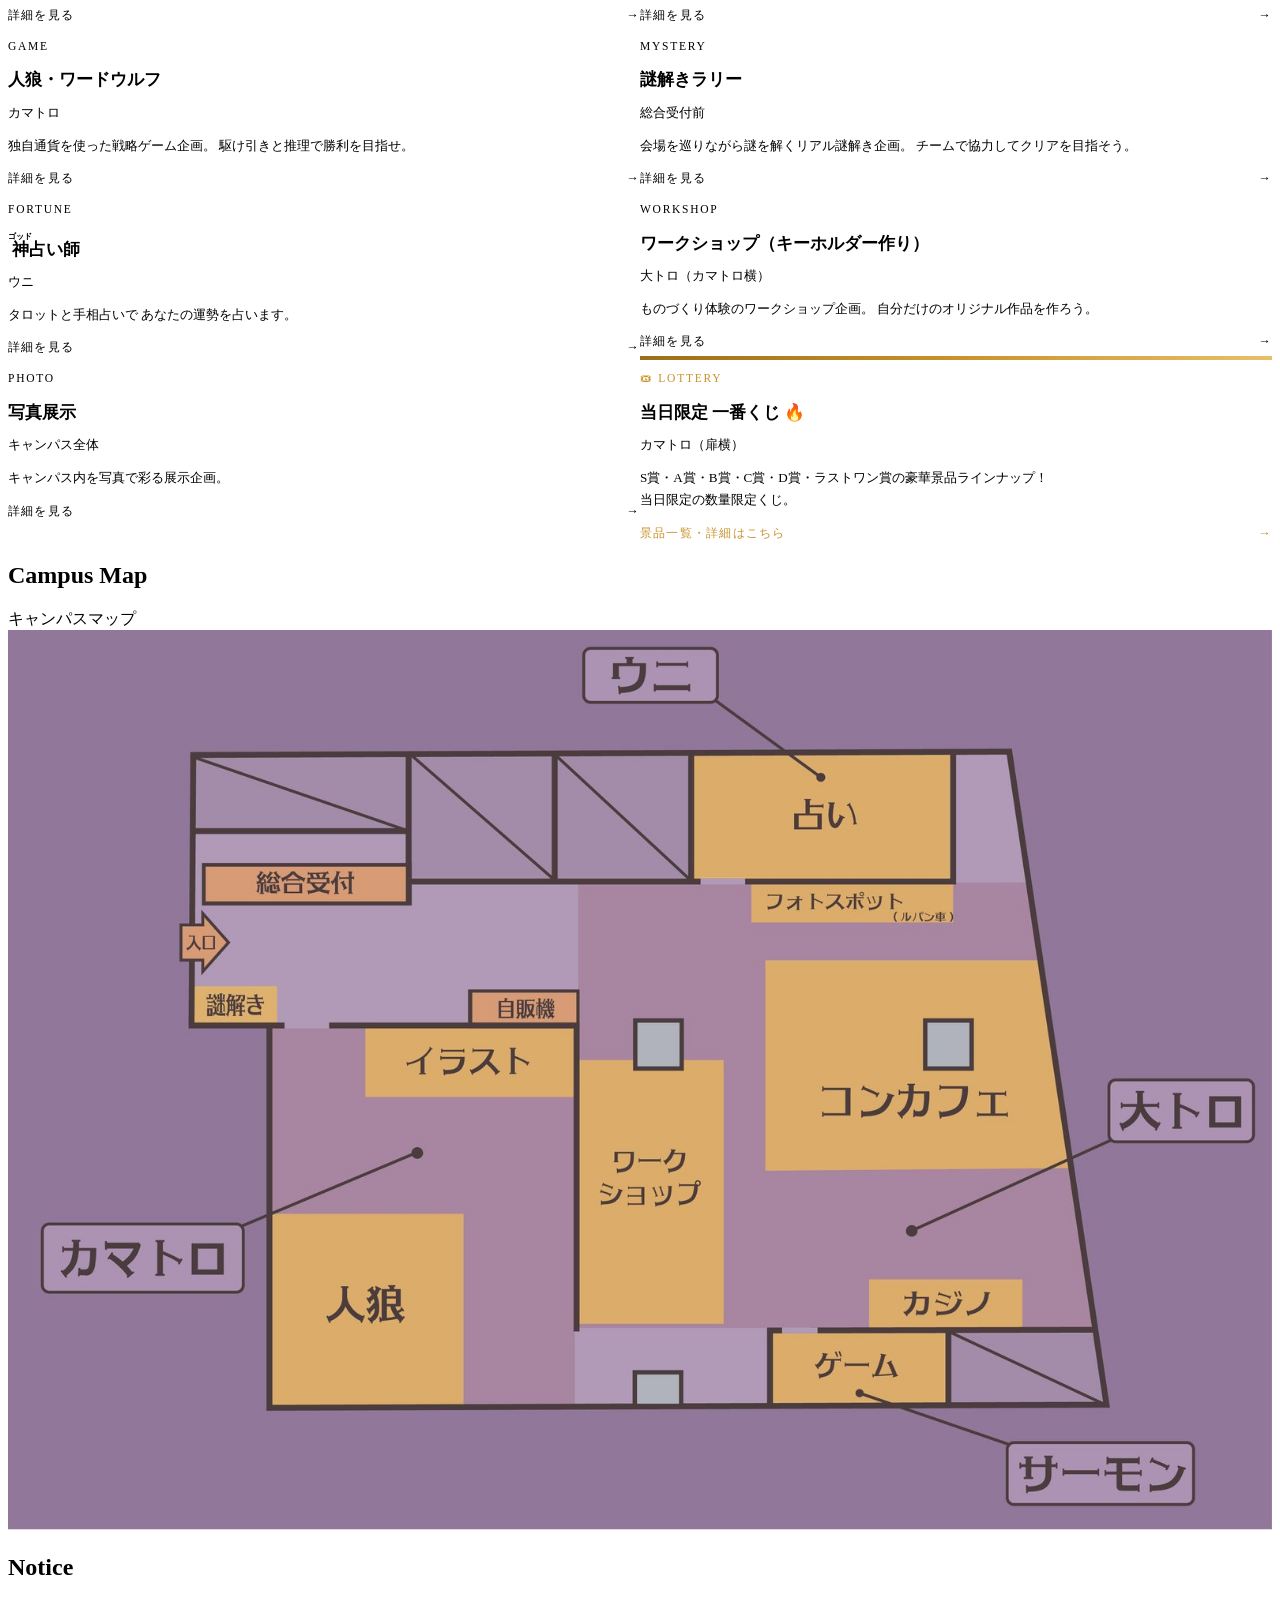
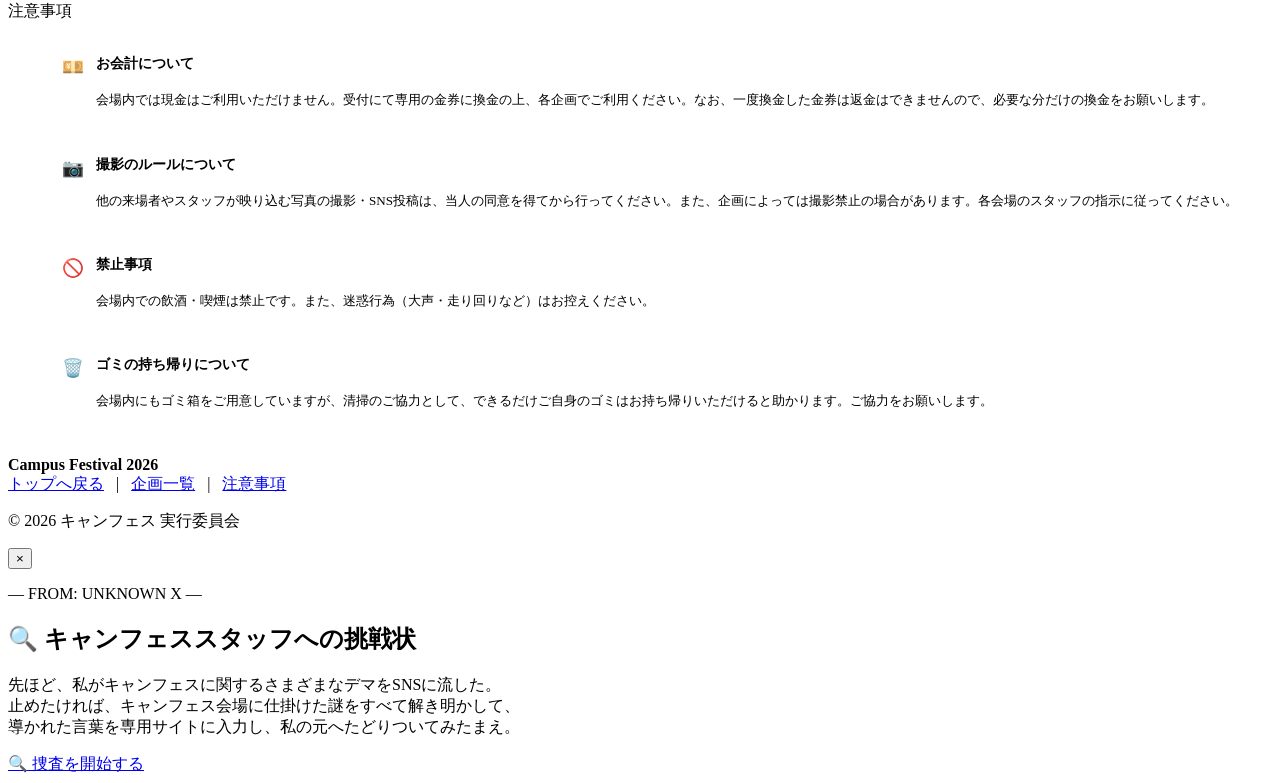
==== commit 45db1fb2: "Update top page hero copy, nav label, and venue text (4 fixes) - Make .hero__subtitle (the slogan) l" ====
--- a/index.html
+++ b/index.html
@@ -109,7 +109,7 @@
 
         <li>
           <a href="#caution" class="nav-menu__link">
-            Mystery Quest
+            Notice
             <span>注意事項・その他</span>
           </a>
         </li>
@@ -150,13 +150,6 @@
     ✏️ 文化祭のスローガンに変えてください -->
     <p class="hero__subtitle">笑顔満祭-みんなで繋ぐ青春</p>
 
-    <!-- ④ 紹介文
-    ✏️ 文化祭の雰囲気を伝える短い文章を100文字程度で書いてください -->
-    <p class="hero__description">
-      今年も始まる、あの場所での特別な一日。<br>
-      各教室に広がる企画と熱気が、あなたの訪れを待っています。
-    </p>
-
     <!-- ⑤ ボタン
     ✏️ href="..." のリンク先を変更してください。
        「#projects」→ このページ内の企画一覧セクションへ
@@ -340,7 +333,7 @@
           <div class="project-card__body">
             <p class="project-card__tag">Café</p>
             <h3 class="project-card__name">ノクターン（コンセプトカフェ）</h3>
-            <p class="project-card__place">大トロ（入口正面奥）</p>
+            <p class="project-card__place">大トロ</p>
             <p class="project-card__desc">
               手作りドリンクとスイーツのカフェ企画。
               ゆったりとした空間でひと休みどうぞ。
@@ -358,7 +351,7 @@
           <div class="project-card__body">
             <p class="project-card__tag">Game</p>
             <h3 class="project-card__name">ゲーム＆カジノ</h3>
-            <p class="project-card__place">サーモン・大トロ（サーモン前）</p>
+            <p class="project-card__place">大トロ・サーモン</p>
             <p class="project-card__desc">
               白熱のゲーム＆カジノ企画。
               腕試しと運試しを楽しんでください。
@@ -376,7 +369,7 @@
           <div class="project-card__body">
             <p class="project-card__tag">Cheki</p>
             <h3 class="project-card__name">ランダムチェキ販売</h3>
-            <p class="project-card__place">カマトロの扉側</p>
+            <p class="project-card__place">カマトロ（扉横）</p>
             <p class="project-card__desc">
               部員のイラスト・作品を展示するアート企画。
               個性あふれる作品をお楽しみください。
@@ -394,7 +387,7 @@
           <div class="project-card__body">
             <p class="project-card__tag">Photo</p>
             <h3 class="project-card__name">フォトスポット展示</h3>
-            <p class="project-card__place">うに前</p>
+            <p class="project-card__place">大トロ（ウニ前）</p>
             <p class="project-card__desc">
               思い出に残る一枚を。
               フォトジェニックなフォトスポット企画です。
@@ -412,7 +405,7 @@
           <div class="project-card__body">
             <p class="project-card__tag">Game</p>
             <h3 class="project-card__name">人狼・ワードウルフ</h3>
-            <p class="project-card__place">カマトロ手前（館の閉鎖された地下室）</p>
+            <p class="project-card__place">カマトロ</p>
             <p class="project-card__desc">
               独自通貨を使った戦略ゲーム企画。
               駆け引きと推理で勝利を目指せ。
@@ -430,7 +423,7 @@
           <div class="project-card__body">
             <p class="project-card__tag">Mystery</p>
             <h3 class="project-card__name">謎解きラリー</h3>
-            <p class="project-card__place">受付：のりの手前（謎解き自体はキャンパス全体）</p>
+            <p class="project-card__place">総合受付前</p>
             <p class="project-card__desc">
               会場を巡りながら謎を解くリアル謎解き企画。
               チームで協力してクリアを目指そう。
@@ -448,7 +441,7 @@
           <div class="project-card__body">
             <p class="project-card__tag">Fortune</p>
             <h3 class="project-card__name"><ruby>神<rp>（</rp><rt>ゴッド</rt><rp>）</rp></ruby>占い師</h3>
-            <p class="project-card__place">うに</p>
+            <p class="project-card__place">ウニ</p>
             <p class="project-card__desc">
               タロットと手相占いで
               あなたの運勢を占います。
@@ -466,7 +459,7 @@
           <div class="project-card__body">
             <p class="project-card__tag">Workshop</p>
             <h3 class="project-card__name">ワークショップ（キーホルダー作り）</h3>
-            <p class="project-card__place">カマトロ横の10・11・12卓付近</p>
+            <p class="project-card__place">大トロ（カマトロ横）</p>
             <p class="project-card__desc">
               ものづくり体験のワークショップ企画。
               自分だけのオリジナル作品を作ろう。
@@ -500,7 +493,7 @@
           <div class="project-card__body">
             <p class="project-card__tag" style="color: #C9922A;">🎟 Lottery</p>
             <h3 class="project-card__name">当日限定 一番くじ 🔥</h3>
-            <p class="project-card__place">場所 未定 — 当日発表</p>
+            <p class="project-card__place">カマトロ（扉横）</p>
             <p class="project-card__desc">
               S賞・A賞・B賞・C賞・D賞・ラストワン賞の豪華景品ラインナップ！<br>
               当日限定の数量限定くじ。
--- a/css/index.css
+++ b/css/index.css
@@ -66,10 +66,11 @@
 
 /* サブタイトル（スローガン） */
 .hero__subtitle {
-  font-size: 0.85rem;
-  letter-spacing: 0.15em;
-  color: var(--color-text-sub);
-  margin-bottom: var(--space-sm);
+  font-size: clamp(1.05rem, 4vw, 1.35rem);
+  letter-spacing: 0.1em;
+  font-weight: 500;
+  color: var(--color-text-sub);
+  margin-bottom: var(--space-lg);
 }
 
 /* 紹介文 */
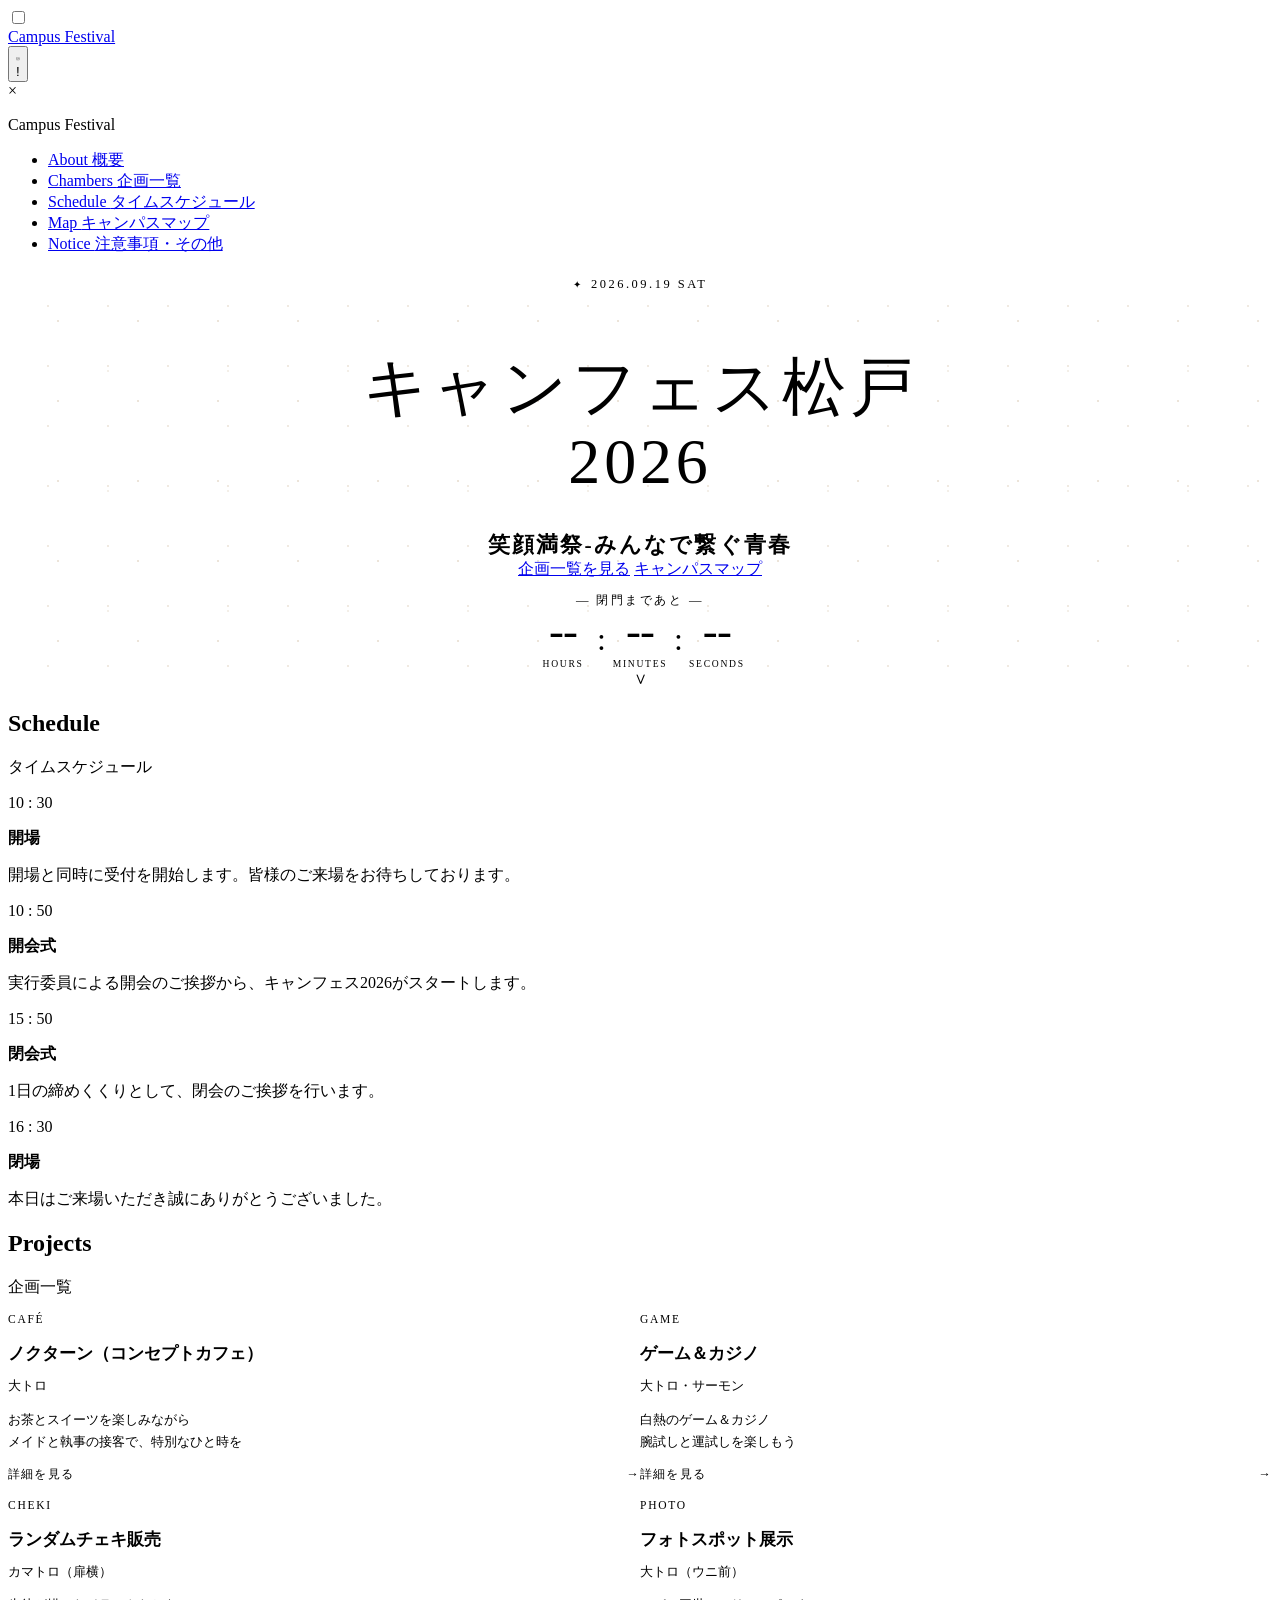
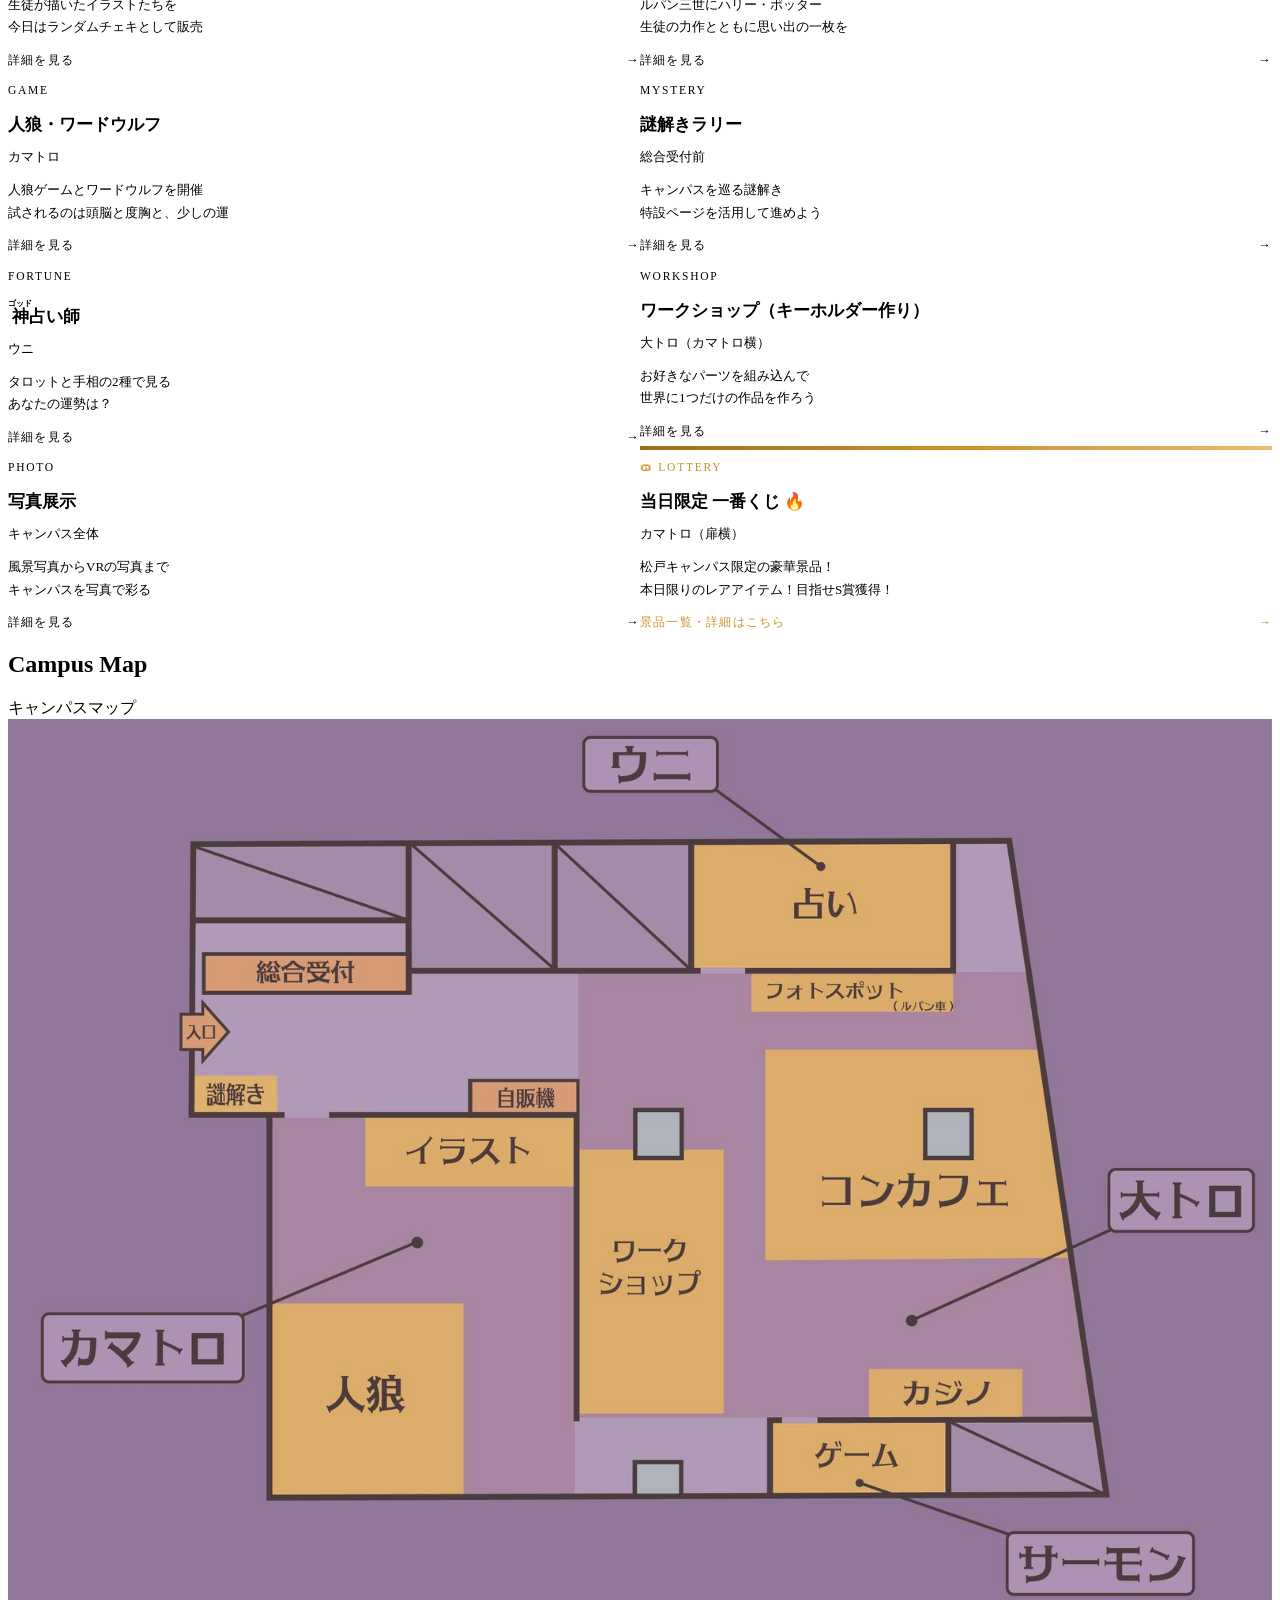
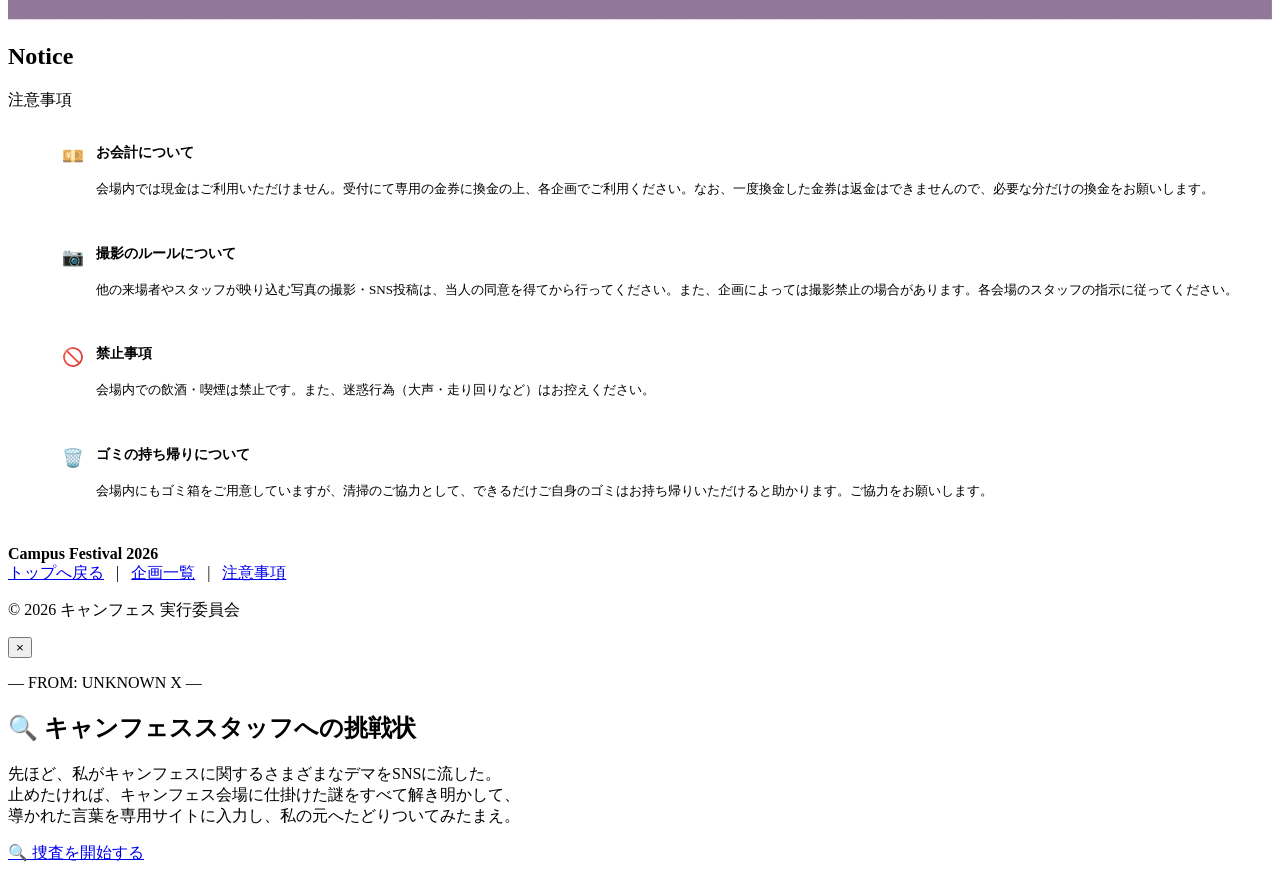
==== commit e1936fff: "企画一覧の紹介文を変更" ====
--- a/index.html
+++ b/index.html
@@ -335,8 +335,7 @@
             <h3 class="project-card__name">ノクターン（コンセプトカフェ）</h3>
             <p class="project-card__place">大トロ</p>
             <p class="project-card__desc">
-              手作りドリンクとスイーツのカフェ企画。
-              ゆったりとした空間でひと休みどうぞ。
+              お茶とスイーツを楽しみながら<br>メイドと執事の接客で、特別なひと時を
             </p>
           </div>
           <div class="project-card__footer">
@@ -353,8 +352,7 @@
             <h3 class="project-card__name">ゲーム＆カジノ</h3>
             <p class="project-card__place">大トロ・サーモン</p>
             <p class="project-card__desc">
-              白熱のゲーム＆カジノ企画。
-              腕試しと運試しを楽しんでください。
+              白熱のゲーム＆カジノ<br>腕試しと運試しを楽しもう
             </p>
           </div>
           <div class="project-card__footer">
@@ -371,8 +369,7 @@
             <h3 class="project-card__name">ランダムチェキ販売</h3>
             <p class="project-card__place">カマトロ（扉横）</p>
             <p class="project-card__desc">
-              部員のイラスト・作品を展示するアート企画。
-              個性あふれる作品をお楽しみください。
+              生徒が描いたイラストたちを<br>今日はランダムチェキとして販売
             </p>
           </div>
           <div class="project-card__footer">
@@ -389,8 +386,7 @@
             <h3 class="project-card__name">フォトスポット展示</h3>
             <p class="project-card__place">大トロ（ウニ前）</p>
             <p class="project-card__desc">
-              思い出に残る一枚を。
-              フォトジェニックなフォトスポット企画です。
+              ルパン三世にハリー・ポッター<br>生徒の力作とともに思い出の一枚を
             </p>
           </div>
           <div class="project-card__footer">
@@ -407,8 +403,7 @@
             <h3 class="project-card__name">人狼・ワードウルフ</h3>
             <p class="project-card__place">カマトロ</p>
             <p class="project-card__desc">
-              独自通貨を使った戦略ゲーム企画。
-              駆け引きと推理で勝利を目指せ。
+              人狼ゲームとワードウルフを開催<br>試されるのは頭脳と度胸と、少しの運
             </p>
           </div>
           <div class="project-card__footer">
@@ -425,8 +420,7 @@
             <h3 class="project-card__name">謎解きラリー</h3>
             <p class="project-card__place">総合受付前</p>
             <p class="project-card__desc">
-              会場を巡りながら謎を解くリアル謎解き企画。
-              チームで協力してクリアを目指そう。
+              キャンパスを巡る謎解き<br>特設ページを活用して進めよう
             </p>
           </div>
           <div class="project-card__footer">
@@ -443,8 +437,7 @@
             <h3 class="project-card__name"><ruby>神<rp>（</rp><rt>ゴッド</rt><rp>）</rp></ruby>占い師</h3>
             <p class="project-card__place">ウニ</p>
             <p class="project-card__desc">
-              タロットと手相占いで
-              あなたの運勢を占います。
+              タロットと手相の2種で見る<br>あなたの運勢は？
             </p>
           </div>
           <div class="project-card__footer">
@@ -461,8 +454,7 @@
             <h3 class="project-card__name">ワークショップ（キーホルダー作り）</h3>
             <p class="project-card__place">大トロ（カマトロ横）</p>
             <p class="project-card__desc">
-              ものづくり体験のワークショップ企画。
-              自分だけのオリジナル作品を作ろう。
+              お好きなパーツを組み込んで<br>世界に1つだけの作品を作ろう
             </p>
           </div>
           <div class="project-card__footer">
@@ -478,7 +470,9 @@
             <p class="project-card__tag">Photo</p>
             <h3 class="project-card__name">写真展示</h3>
             <p class="project-card__place">キャンパス全体</p>
-            <p class="project-card__desc">キャンパス内を写真で彩る展示企画。</p>
+            <p class="project-card__desc">
+              風景写真からVRの写真まで<br>キャンパスを写真で彩る
+            </p>
           </div>
           <div class="project-card__footer">
             <span>詳細を見る</span>
@@ -495,8 +489,7 @@
             <h3 class="project-card__name">当日限定 一番くじ 🔥</h3>
             <p class="project-card__place">カマトロ（扉横）</p>
             <p class="project-card__desc">
-              S賞・A賞・B賞・C賞・D賞・ラストワン賞の豪華景品ラインナップ！<br>
-              当日限定の数量限定くじ。
+              松戸キャンパス限定の豪華景品！<br>本日限りのレアアイテム！目指せS賞獲得！
             </p>
           </div>
           <div class="project-card__footer" style="color: #C9922A;">
--- a/css/index.css
+++ b/css/index.css
@@ -68,7 +68,7 @@
 .hero__subtitle {
   font-size: clamp(1.05rem, 4vw, 1.35rem);
   letter-spacing: 0.1em;
-  font-weight: 500;
+  font-weight: 800;
   color: var(--color-text-sub);
   margin-bottom: var(--space-lg);
 }
@@ -156,8 +156,17 @@
 }
 
 @keyframes bounce-down {
-  0%, 100% { transform: translateY(0);  opacity: 0.5; }
-  50%       { transform: translateY(6px); opacity: 1; }
+
+  0%,
+  100% {
+    transform: translateY(0);
+    opacity: 0.5;
+  }
+
+  50% {
+    transform: translateY(6px);
+    opacity: 1;
+  }
 }
 
 /* ---------------------------------------------------
@@ -333,8 +342,8 @@
   position: relative;
   overflow: hidden;
   transition: background-color 0.2s ease,
-              transform 0.35s cubic-bezier(0.4, 0, 0.2, 1),
-              opacity 0.35s ease;
+    transform 0.35s cubic-bezier(0.4, 0, 0.2, 1),
+    opacity 0.35s ease;
 }
 
 .floating-kuji-banner__card:hover {
@@ -346,7 +355,9 @@
 .floating-kuji-banner__card::before {
   content: '';
   position: absolute;
-  top: 0; left: 0; right: 0;
+  top: 0;
+  left: 0;
+  right: 0;
   height: 3px;
   background: linear-gradient(90deg, var(--color-accent-dark), var(--color-accent), #D4A853);
 }
@@ -437,15 +448,22 @@
     padding: 16px 10px 14px;
   }
 
-  .floating-kuji-banner__icon  { font-size: 1.55rem; }
-  .floating-kuji-banner__title { font-size: 0.74rem; }
+  .floating-kuji-banner__icon {
+    font-size: 1.55rem;
+  }
+
+  .floating-kuji-banner__title {
+    font-size: 0.74rem;
+  }
 
   .floating-kuji-banner__badge {
     font-size: 0.52rem;
     padding: 2px 6px;
   }
 
-  .floating-kuji-banner__link-text { font-size: 0.6rem; }
+  .floating-kuji-banner__link-text {
+    font-size: 0.6rem;
+  }
 
   .floating-kuji-banner__close {
     width: 28px;
@@ -509,4 +527,4 @@
 .caution-item__text p {
   color: var(--color-text-sub);
   font-size: 0.82rem;
-}
+}
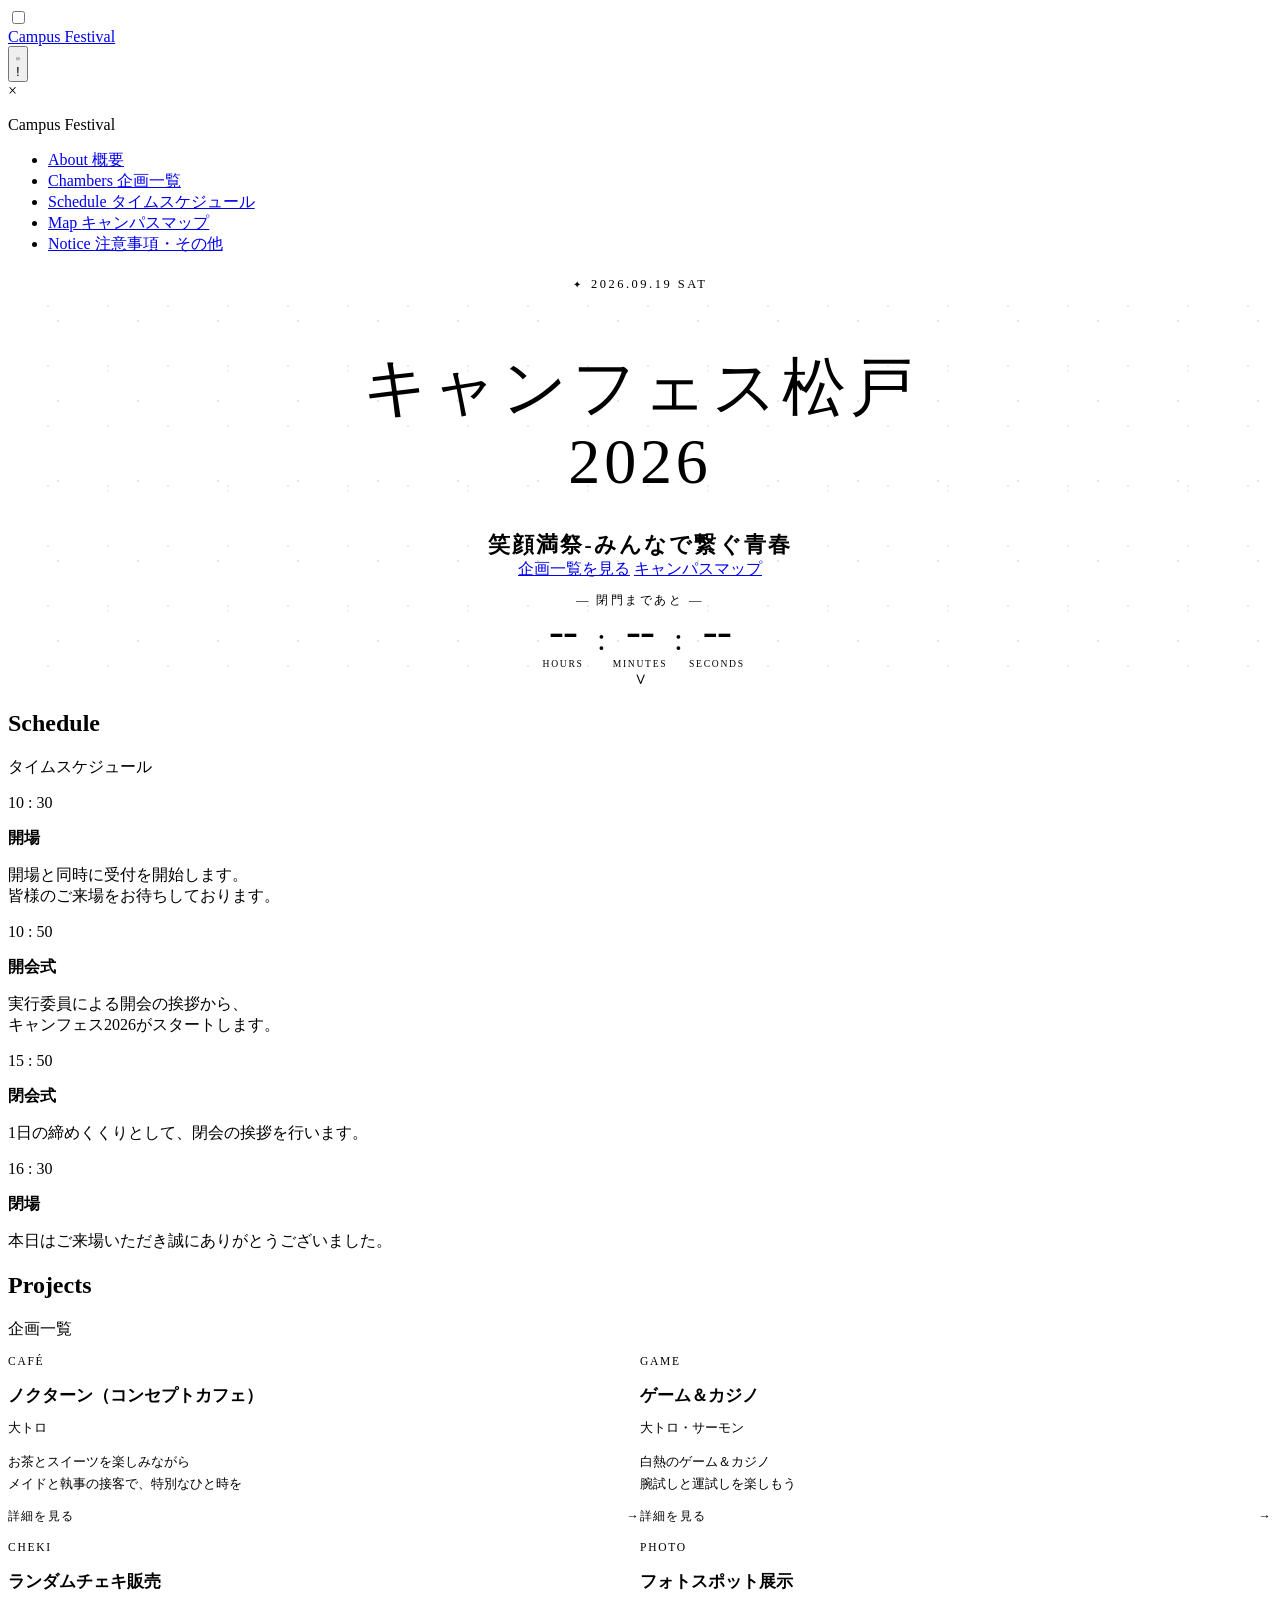
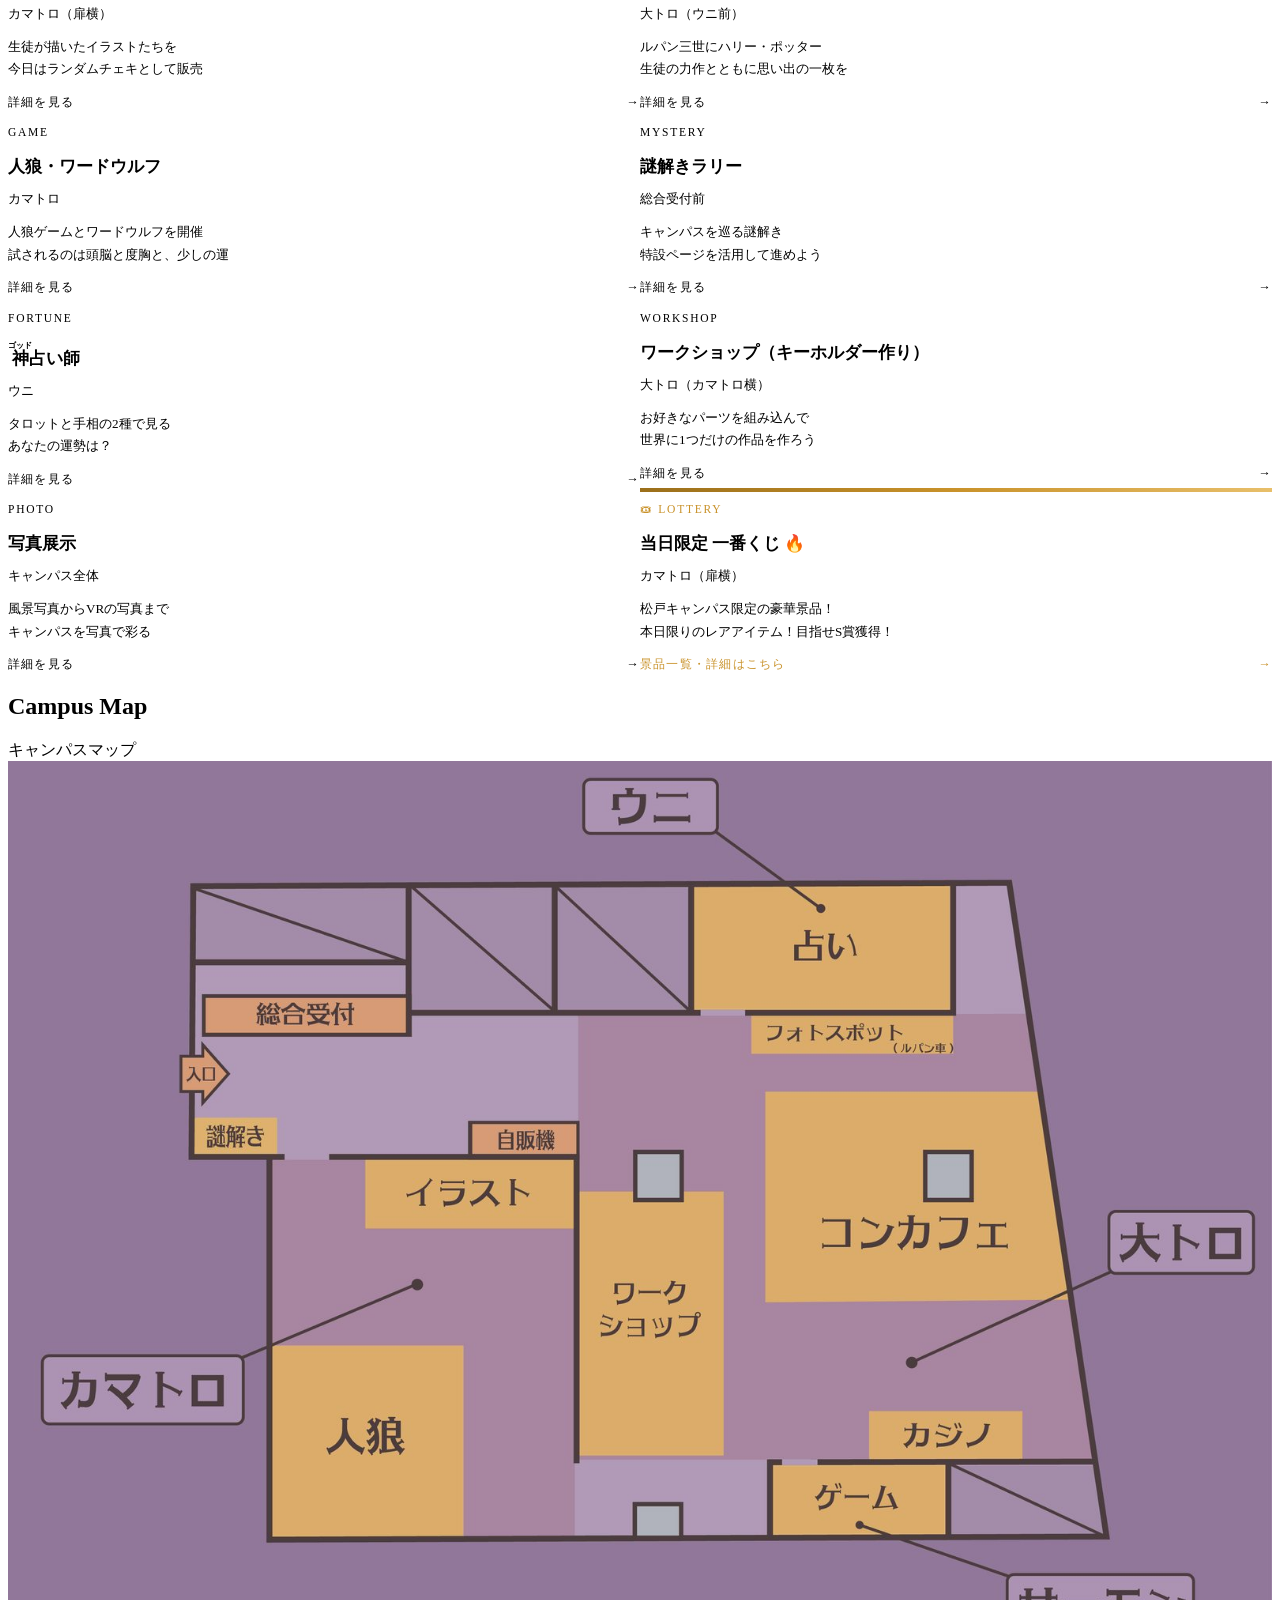
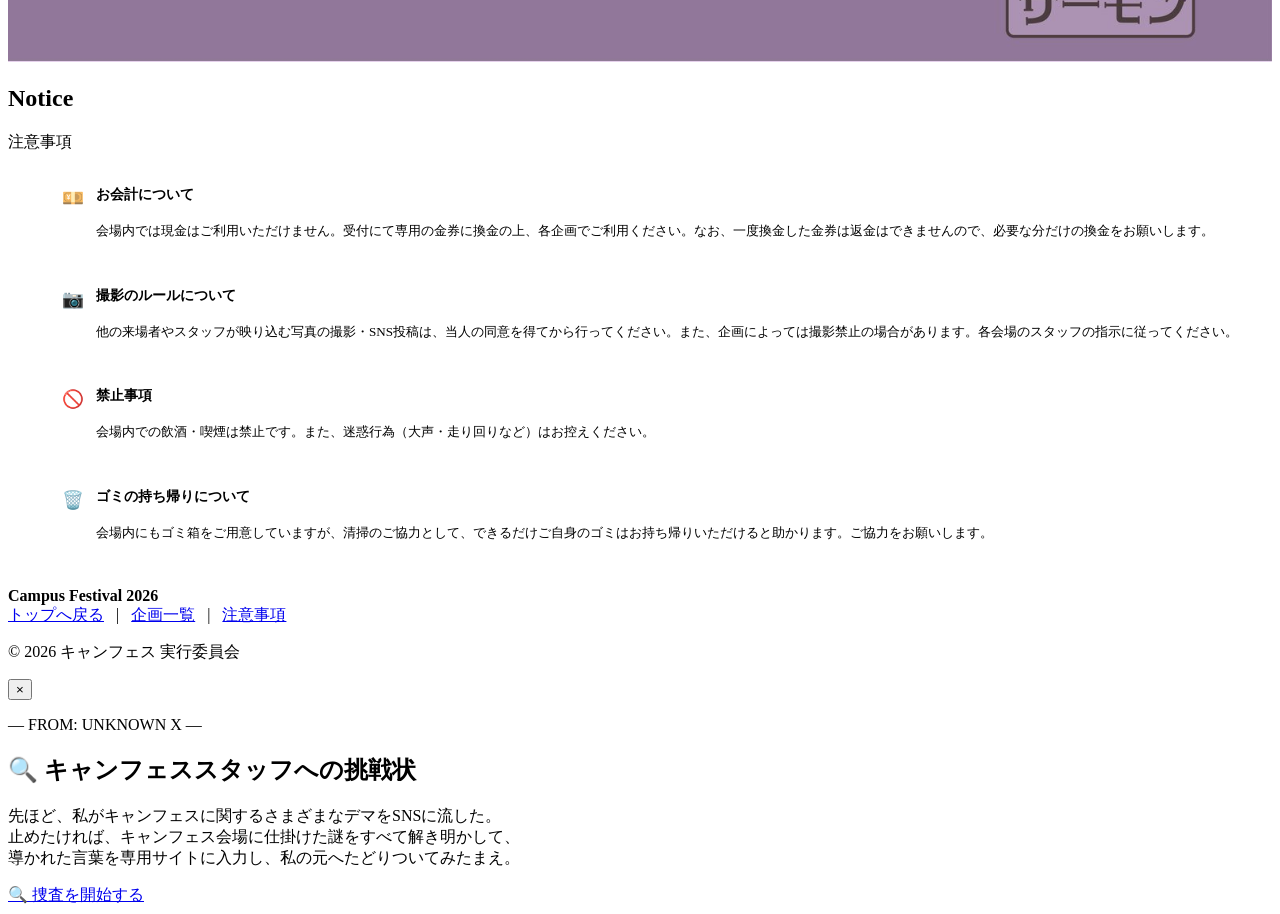
==== commit af83eade: "タイムスケジュールの文章を直す" ====
--- a/index.html
+++ b/index.html
@@ -230,7 +230,7 @@
           <p class="timeline__time">10 : 30</p>
           <div class="timeline__body">
             <strong>開場</strong>
-            <p>開場と同時に受付を開始します。皆様のご来場をお待ちしております。</p>
+            <p>開場と同時に受付を開始します。<br>皆様のご来場をお待ちしております。</p>
           </div>
         </div>
 
@@ -238,7 +238,7 @@
           <p class="timeline__time">10 : 50</p>
           <div class="timeline__body">
             <strong>開会式</strong>
-            <p>実行委員による開会のご挨拶から、キャンフェス2026がスタートします。</p>
+            <p>実行委員による開会の挨拶から、<br>キャンフェス2026がスタートします。</p>
           </div>
         </div>
 
@@ -246,7 +246,7 @@
           <p class="timeline__time">15 : 50</p>
           <div class="timeline__body">
             <strong>閉会式</strong>
-            <p>1日の締めくくりとして、閉会のご挨拶を行います。</p>
+            <p>1日の締めくくりとして、閉会の挨拶を行います。</p>
           </div>
         </div>
 
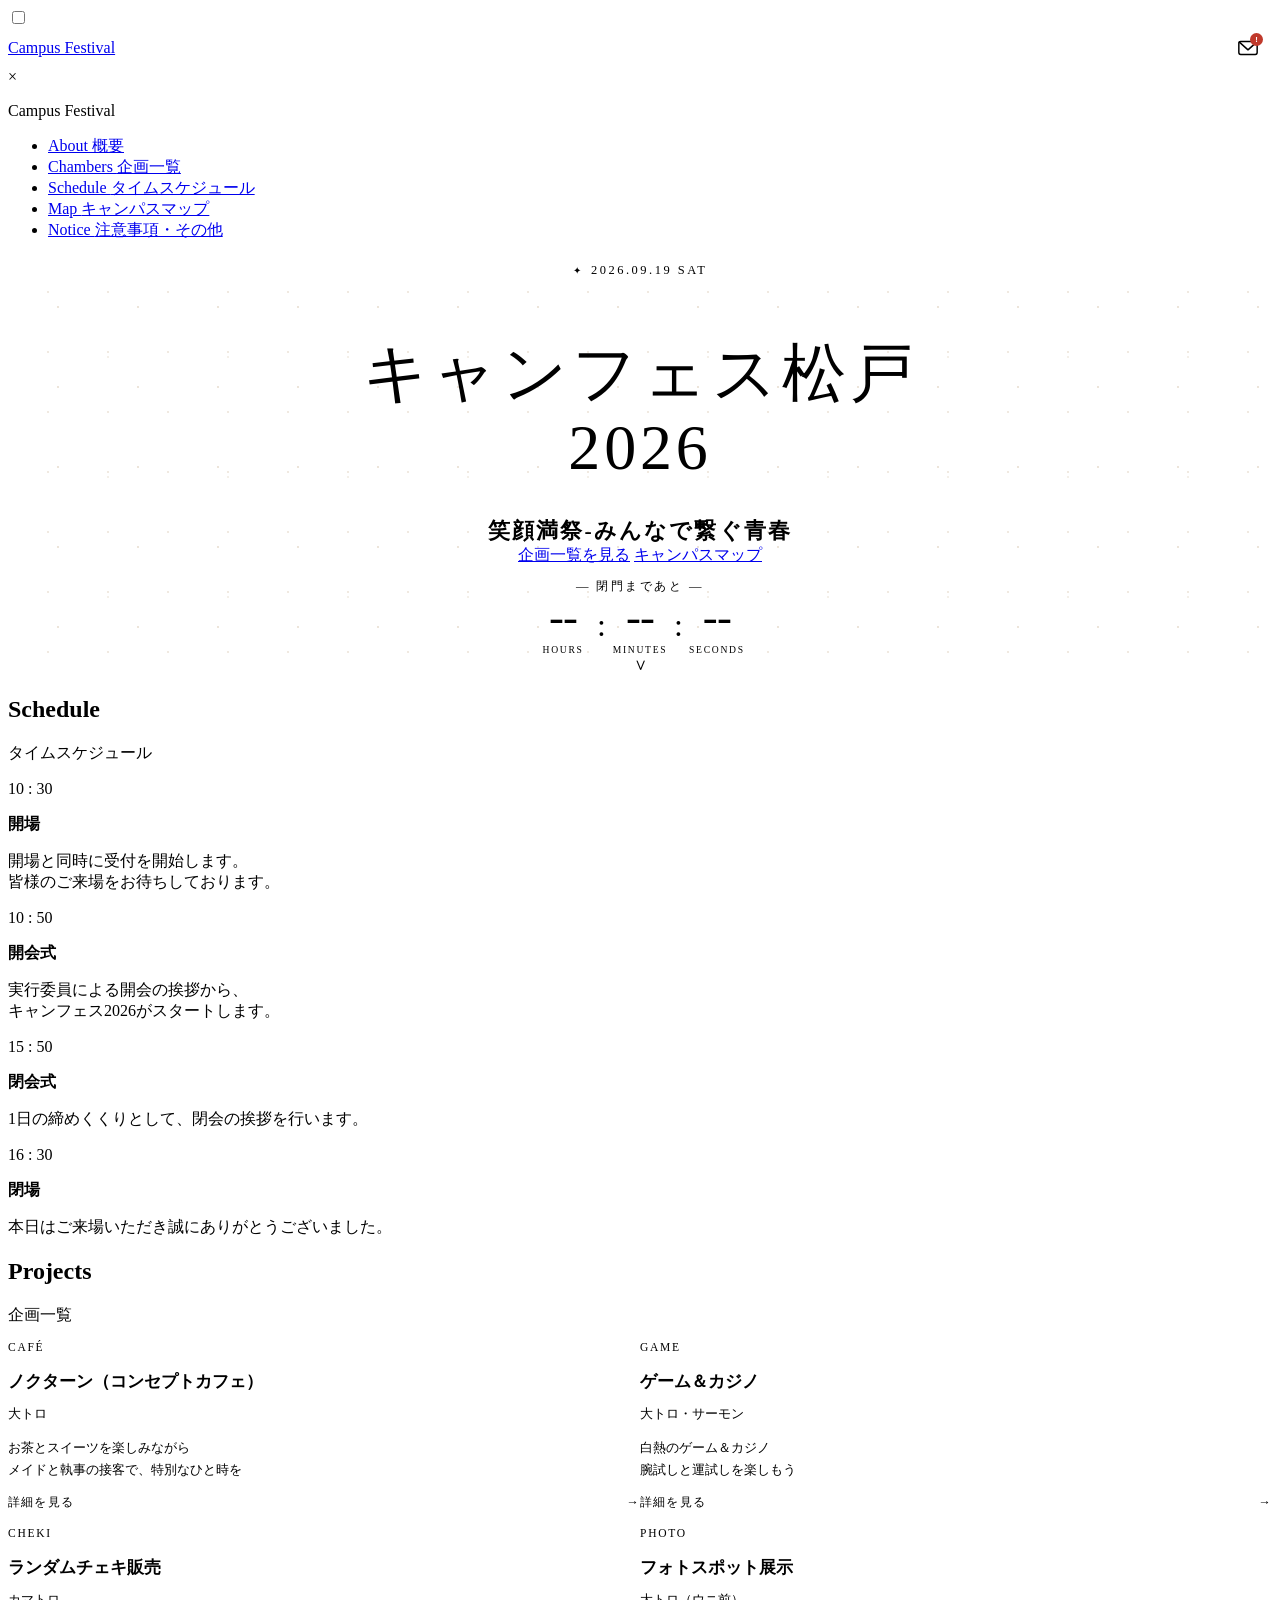
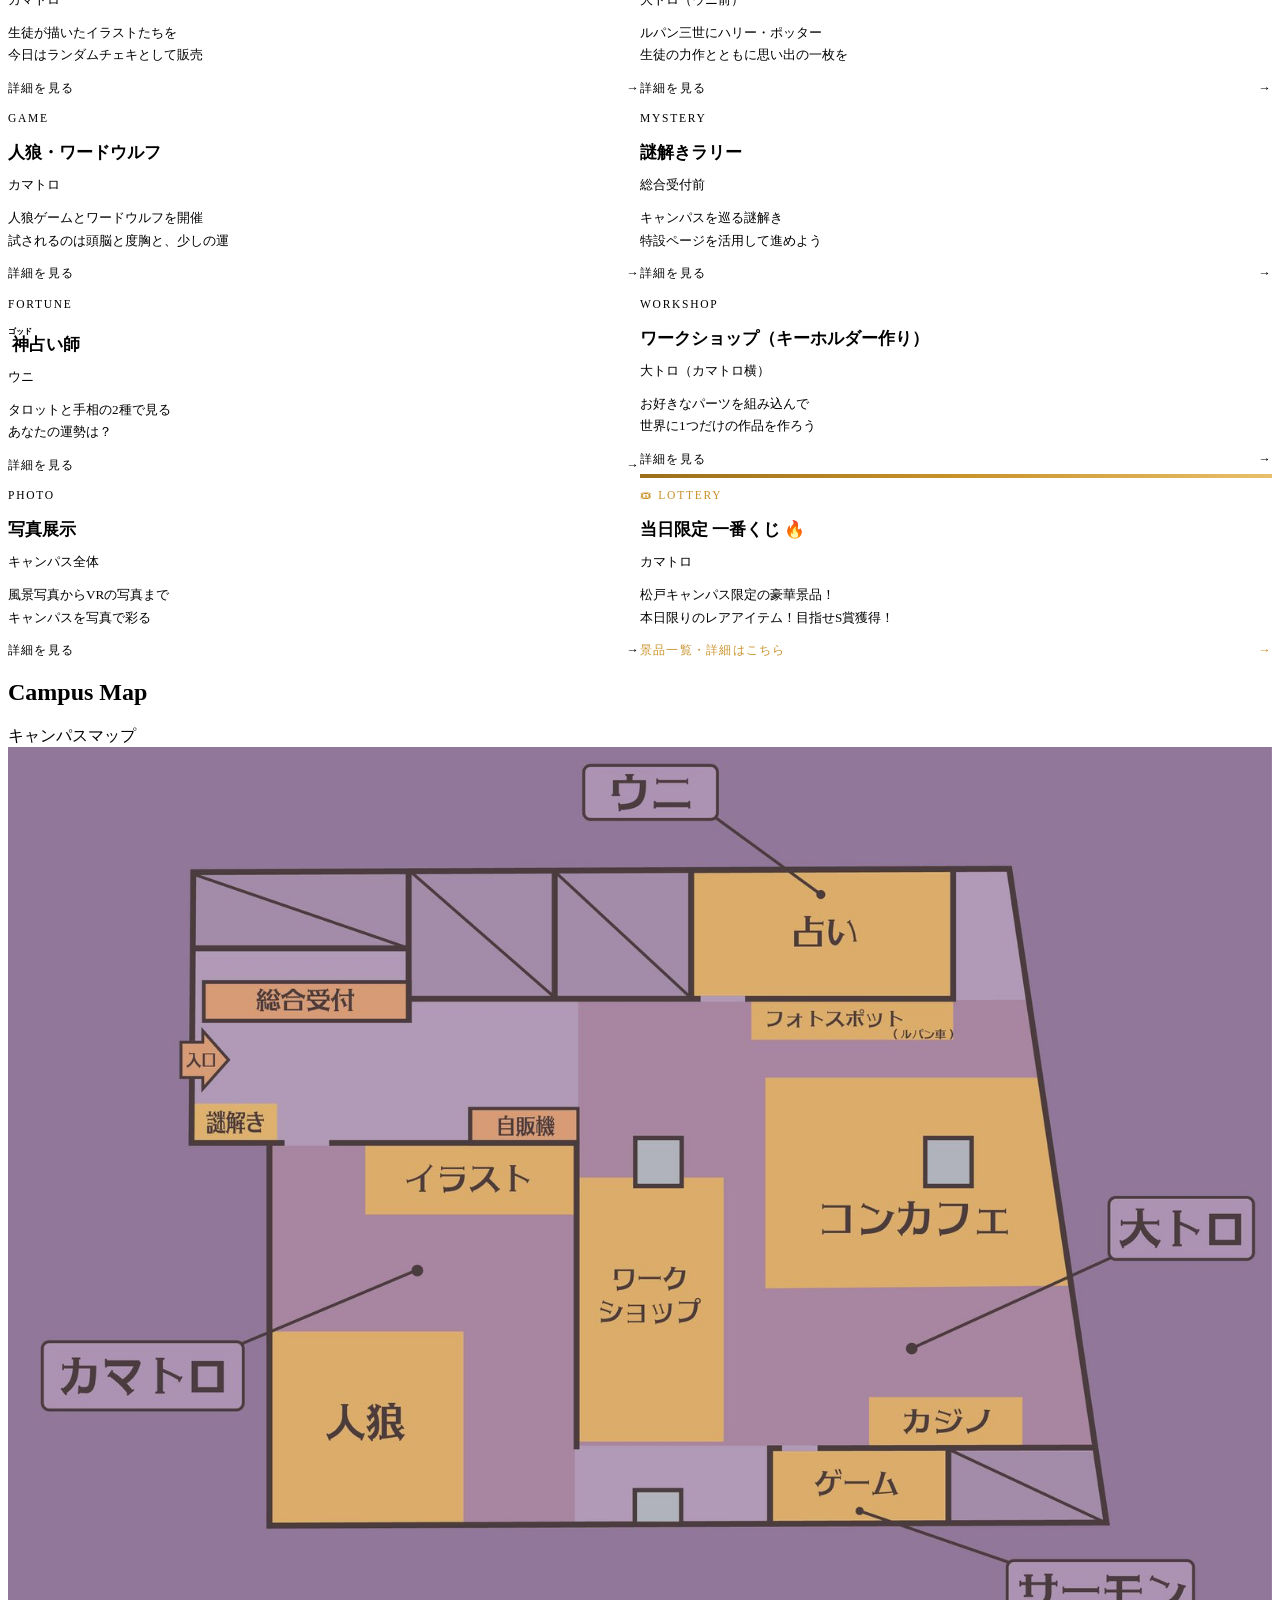
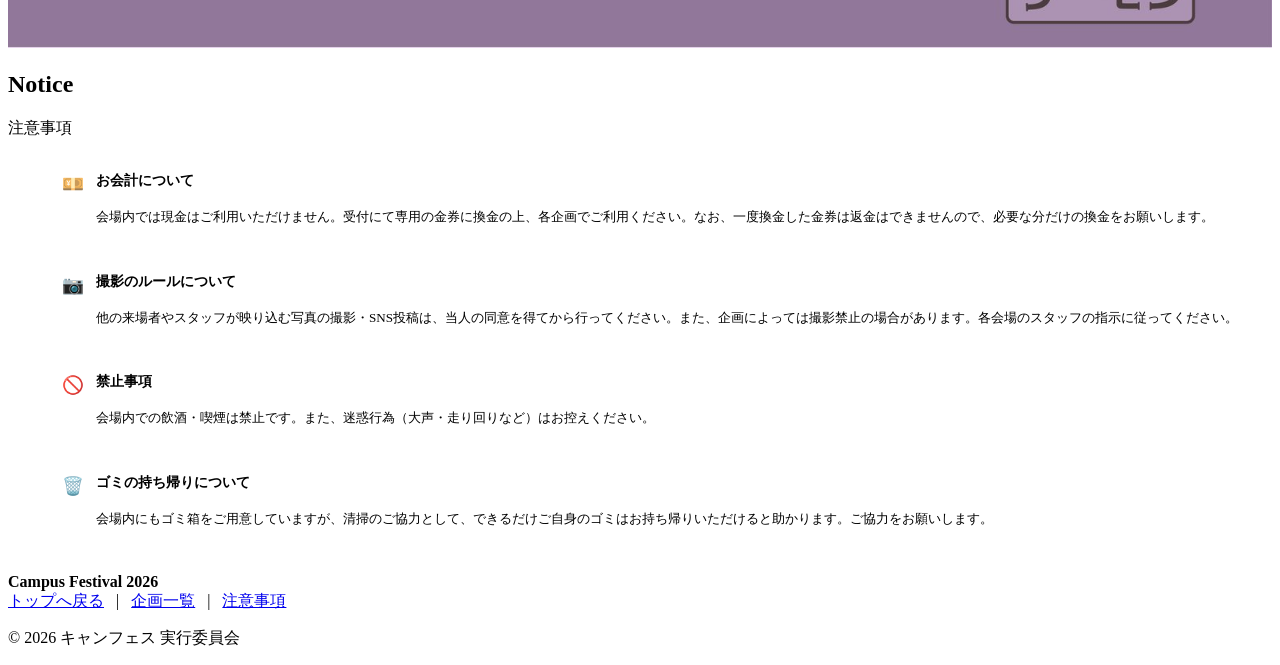
==== commit e4c1d534: "場所" ====
--- a/index.html
+++ b/index.html
@@ -367,7 +367,7 @@
           <div class="project-card__body">
             <p class="project-card__tag">Cheki</p>
             <h3 class="project-card__name">ランダムチェキ販売</h3>
-            <p class="project-card__place">カマトロ（扉横）</p>
+            <p class="project-card__place">カマトロ</p>
             <p class="project-card__desc">
               生徒が描いたイラストたちを<br>今日はランダムチェキとして販売
             </p>
@@ -487,7 +487,7 @@
           <div class="project-card__body">
             <p class="project-card__tag" style="color: #C9922A;">🎟 Lottery</p>
             <h3 class="project-card__name">当日限定 一番くじ 🔥</h3>
-            <p class="project-card__place">カマトロ（扉横）</p>
+            <p class="project-card__place">カマトロ</p>
             <p class="project-card__desc">
               松戸キャンパス限定の豪華景品！<br>本日限りのレアアイテム！目指せS賞獲得！
             </p>
--- a/css/letter-modal.css
+++ b/css/letter-modal.css
@@ -0,0 +1,378 @@
+/*
+============================================================
+  letter-modal.css — 謎解き封筒モーダル 専用スタイル
+============================================================
+  ヘッダー手紙アイコン（.header-letter-icon）と
+  封筒開閉モーダル（.letter-overlay）のスタイルです。
+
+  ✏️ 【カスタマイズガイド】
+     封筒・手紙の色は下記 "色変数コメント" を参考に
+     値を直接書き換えてください。
+============================================================
+*/
+
+/* ===================================================
+   手紙アイコン（ヘッダー右側）
+   .site-nav__inner 内でハンバーガーの直前に並びます。
+=================================================== */
+
+/* ナビ右端をflex化して間隔を揃える（既存 hamburger との並列） */
+.site-nav__inner {
+  /* 既存の内部要素（logo / letter-icon / hamburger）を横並びに */
+  display: flex;
+  align-items: center;
+  justify-content: space-between;
+  gap: 0; /* 個別 margin で制御 */
+}
+
+/* ロゴとアイコン群を右寄せするためのスペーサー */
+.site-nav__right {
+  display: flex;
+  align-items: center;
+  gap: 4px; /* アイコンとハンバーガーの間隔 */
+}
+
+/* ボタン本体 */
+.header-letter-icon {
+  position: relative;
+  display: flex;
+  align-items: center;
+  justify-content: center;
+  width: 40px;
+  height: 40px;
+  padding: 0;
+  background: transparent;
+  border: none;
+  border-radius: 6px;
+  cursor: pointer;
+  /* common.css の --color-text を継承 */
+  color: var(--color-text);
+  transition:
+    transform 0.3s cubic-bezier(0.34, 1.56, 0.64, 1),
+    color 0.2s ease;
+  flex-shrink: 0;
+}
+
+.header-letter-icon:hover {
+  transform: translateY(-3px) rotate(-5deg);
+  color: var(--color-accent);
+}
+
+.header-letter-icon__svg {
+  width: 22px;
+  height: 22px;
+  display: block;
+  pointer-events: none;
+}
+
+/* 赤い「!」バッジ */
+.header-letter-icon__badge {
+  position: absolute;
+  top: 5px;
+  right: 5px;
+  width: 13px;
+  height: 13px;
+  background-color: #c0392b;
+  color: #fff;
+  border-radius: 50%;
+  font-size: 0.48rem;
+  font-weight: 700;
+  line-height: 13px;
+  text-align: center;
+  pointer-events: none;
+  animation: letter-badge-pulse 2s ease-in-out infinite;
+}
+
+@keyframes letter-badge-pulse {
+  0%, 100% { opacity: 1;   transform: scale(1); }
+  50%       { opacity: 0.55; transform: scale(0.82); }
+}
+
+/* スマホ */
+@media (max-width: 480px) {
+  .header-letter-icon {
+    width: 36px;
+    height: 36px;
+  }
+  .header-letter-icon__svg {
+    width: 19px;
+    height: 19px;
+  }
+}
+
+/* ===================================================
+   封筒モーダル — オーバーレイ（背景暗転）
+=================================================== */
+.letter-overlay {
+  position: fixed;
+  inset: 0;
+  z-index: 2000;
+  /* 封筒の色に合わせたダーク暖色背景 */
+  background-color: rgba(28, 18, 10, 0.75);
+  backdrop-filter: blur(8px);
+  -webkit-backdrop-filter: blur(8px);
+  display: flex;
+  align-items: center;
+  justify-content: center;
+  padding: 24px 16px;
+  /* 初期：非表示 */
+  opacity: 0;
+  pointer-events: none;
+  transition: opacity 0.3s ease;
+}
+
+.letter-overlay.is-open {
+  opacity: 1;
+  pointer-events: auto;
+}
+
+/* ===================================================
+   封筒コンテナ（3D遠近法の親 / perspective 設定）
+=================================================== */
+.letter-envelope {
+  /* 3Dアニメーションのため perspective を設定 */
+  perspective: 800px;
+  perspective-origin: 50% 40%;
+  width: min(460px, 100%);
+  position: relative;
+}
+
+/* ===================================================
+   封筒ボディ（下半分 — 固定の長方形）
+=================================================== */
+.letter-envelope__body {
+  position: relative;
+  width: 100%;
+  /* ✏️ 封筒の地色（ベージュ） */
+  background: linear-gradient(160deg, #f0e6d2 0%, #e8d8be 100%);
+  border-radius: 4px 4px 10px 10px;
+  /* 手紙カードが競り出る分の高さを確保 */
+  min-height: 240px;
+  box-shadow:
+    0 24px 64px rgba(0, 0, 0, 0.4),
+    0 4px 16px rgba(0, 0, 0, 0.2);
+  /* overflow: visible で手紙カードが上に飛び出せるようにする */
+  overflow: visible;
+  display: flex;
+  flex-direction: column;
+  align-items: center;
+}
+
+/* 封筒の側面三角形（左右の折り目 / ::before と ::after） */
+.letter-envelope__body::before,
+.letter-envelope__body::after {
+  content: '';
+  position: absolute;
+  bottom: 0;
+  width: 0;
+  height: 0;
+  border-style: solid;
+  /* フタや手紙カードより奥に */
+  z-index: 1;
+}
+.letter-envelope__body::before {
+  left: 0;
+  border-width: 0 0 72px 112px;
+  border-color: transparent transparent #cdb898 transparent;
+}
+.letter-envelope__body::after {
+  right: 0;
+  border-width: 0 112px 72px 0;
+  border-color: transparent #cdb898 transparent transparent;
+}
+
+/* ===================================================
+   封筒フタ（上フラップ — 3D回転で開く）
+=================================================== */
+.letter-envelope__flap {
+  position: absolute;
+  top: 0;
+  left: 0;
+  width: 100%;
+  height: 50%;
+  /* 変形の基点：下辺（封筒との接続部） */
+  transform-origin: bottom center;
+  transform-style: preserve-3d;
+  /* フタは手紙カードより前面 */
+  z-index: 20;
+  /* 閉じた状態 */
+  transform: rotateX(0deg);
+  transition: transform 0.5s ease-out;
+  /* 180度回転して裏返った時に、裏面（三角形の裏側）が見えてしまうバグの修正 */
+  backface-visibility: hidden;
+  -webkit-backface-visibility: hidden;
+}
+
+/* フタの三角形（逆三角形のクリップ） */
+.letter-envelope__flap-inner {
+  width: 100%;
+  height: 100%;
+  /* ✏️ フタの色（やや濃いベージュ） */
+  background: linear-gradient(170deg, #b8986a 0%, #d4b880 55%, #c8a860 100%);
+  clip-path: polygon(0% 0%, 100% 0%, 50% 100%);
+  box-shadow: 0 6px 16px rgba(0, 0, 0, 0.15);
+  backface-visibility: hidden;
+  -webkit-backface-visibility: hidden;
+}
+
+/* フタが開いた状態（.is-open でJS付与） */
+.letter-overlay.is-open .letter-envelope__flap {
+  /* -180deg でフタが完全に裏返って開く */
+  transform: rotateX(-180deg);
+  transition-delay: 0.1s;
+}
+
+/* ===================================================
+   手紙カード（封筒から競り出す）
+=================================================== */
+.letter-card {
+  position: relative;
+  /* フタ（z-index:20）と封筒三角（z-index:1）の間に配置 */
+  z-index: 10;
+  width: calc(100% - 28px);
+  /* ✏️ 手紙の地色（クリーム白） */
+  background: #fdfaf5;
+  border-radius: 3px;
+  padding: 22px 20px 18px;
+  box-shadow:
+    0 -2px 8px rgba(0, 0, 0, 0.08),
+    0 4px 16px rgba(0, 0, 0, 0.12);
+  margin: 0 auto;
+  /* 初期：封筒内に隠れている */
+  transform: translateY(55%);
+  opacity: 0;
+  transition:
+    transform 0.5s cubic-bezier(0.16, 1, 0.3, 1),
+    opacity   0.4s ease;
+}
+
+/* 手紙が競り出た状態 */
+.letter-overlay.is-open .letter-card {
+  /* 封筒の上端からカード全体が見えるよう -65% 上へ */
+  transform: translateY(-65%);
+  opacity: 1;
+  /* フタが開いてから競り出す */
+  transition-delay: 0.48s;
+}
+
+/* 手紙内の装飾ライン */
+.letter-card::before {
+  content: '';
+  display: block;
+  width: 36px;
+  height: 2px;
+  /* ✏️ 装飾ラインの色 */
+  background: #a07040;
+  margin: 0 auto 12px;
+  border-radius: 999px;
+}
+
+/* 差出人ラベル */
+.letter-card__from {
+  font-size: 0.67rem;
+  letter-spacing: 0.2em;
+  color: #9a7050;
+  text-align: center;
+  margin-bottom: 10px;
+  font-family: 'Georgia', 'Times New Roman', serif;
+}
+
+/* 挑戦状タイトル */
+.letter-card__title {
+  font-size: 1.0rem;
+  font-weight: 700;
+  color: #2c1a08;
+  text-align: center;
+  line-height: 1.55;
+  margin-bottom: 10px;
+}
+
+/* 本文 */
+.letter-card__body {
+  font-size: 0.82rem;
+  color: #503820;
+  line-height: 1.85;
+  text-align: justify;
+  margin-bottom: 16px;
+}
+
+/* 捜査開始ボタン */
+.letter-card__btn {
+  display: block;
+  width: 100%;
+  /* z-index を明示して確実にクリック可能に */
+  position: relative;
+  z-index: 30;
+  background: linear-gradient(135deg, #2c1a08, #5a3010);
+  color: #f5ede0;
+  border: none;
+  border-radius: 6px;
+  padding: 13px;
+  font-size: 0.9rem;
+  font-weight: 700;
+  letter-spacing: 0.1em;
+  cursor: pointer;
+  text-align: center;
+  text-decoration: none;
+  transition: opacity 0.2s ease, transform 0.15s ease, box-shadow 0.2s ease;
+  box-shadow: 0 2px 8px rgba(0, 0, 0, 0.25);
+}
+
+.letter-card__btn:hover {
+  opacity: 0.9;
+  transform: translateY(-2px);
+  box-shadow: 0 6px 18px rgba(0, 0, 0, 0.3);
+  color: #f5ede0;
+  text-decoration: none;
+}
+
+.letter-card__btn:active {
+  transform: translateY(0);
+}
+
+/* 閉じるボタン（右上） */
+.letter-overlay__close {
+  position: absolute;
+  top: -16px;
+  right: -16px;
+  width: 38px;
+  height: 38px;
+  background: #2c1a08;
+  color: #f0e6d2;
+  border: 2px solid rgba(255,255,255,0.15);
+  border-radius: 50%;
+  font-size: 1.15rem;
+  line-height: 34px;
+  text-align: center;
+  cursor: pointer;
+  z-index: 30;
+  transition: background-color 0.2s ease, transform 0.15s ease;
+}
+
+.letter-overlay__close:hover {
+  background-color: #c0392b;
+  transform: scale(1.1);
+}
+
+/* ===================================================
+   スマホ対応
+=================================================== */
+@media (max-width: 480px) {
+  .letter-overlay.is-open .letter-card {
+    transform: translateY(-55%);
+  }
+
+  .letter-card {
+    padding: 18px 14px 16px;
+    width: calc(100% - 20px);
+  }
+
+  .letter-overlay__close {
+    top: -12px;
+    right: -12px;
+    width: 34px;
+    height: 34px;
+    font-size: 1rem;
+    line-height: 30px;
+  }
+}
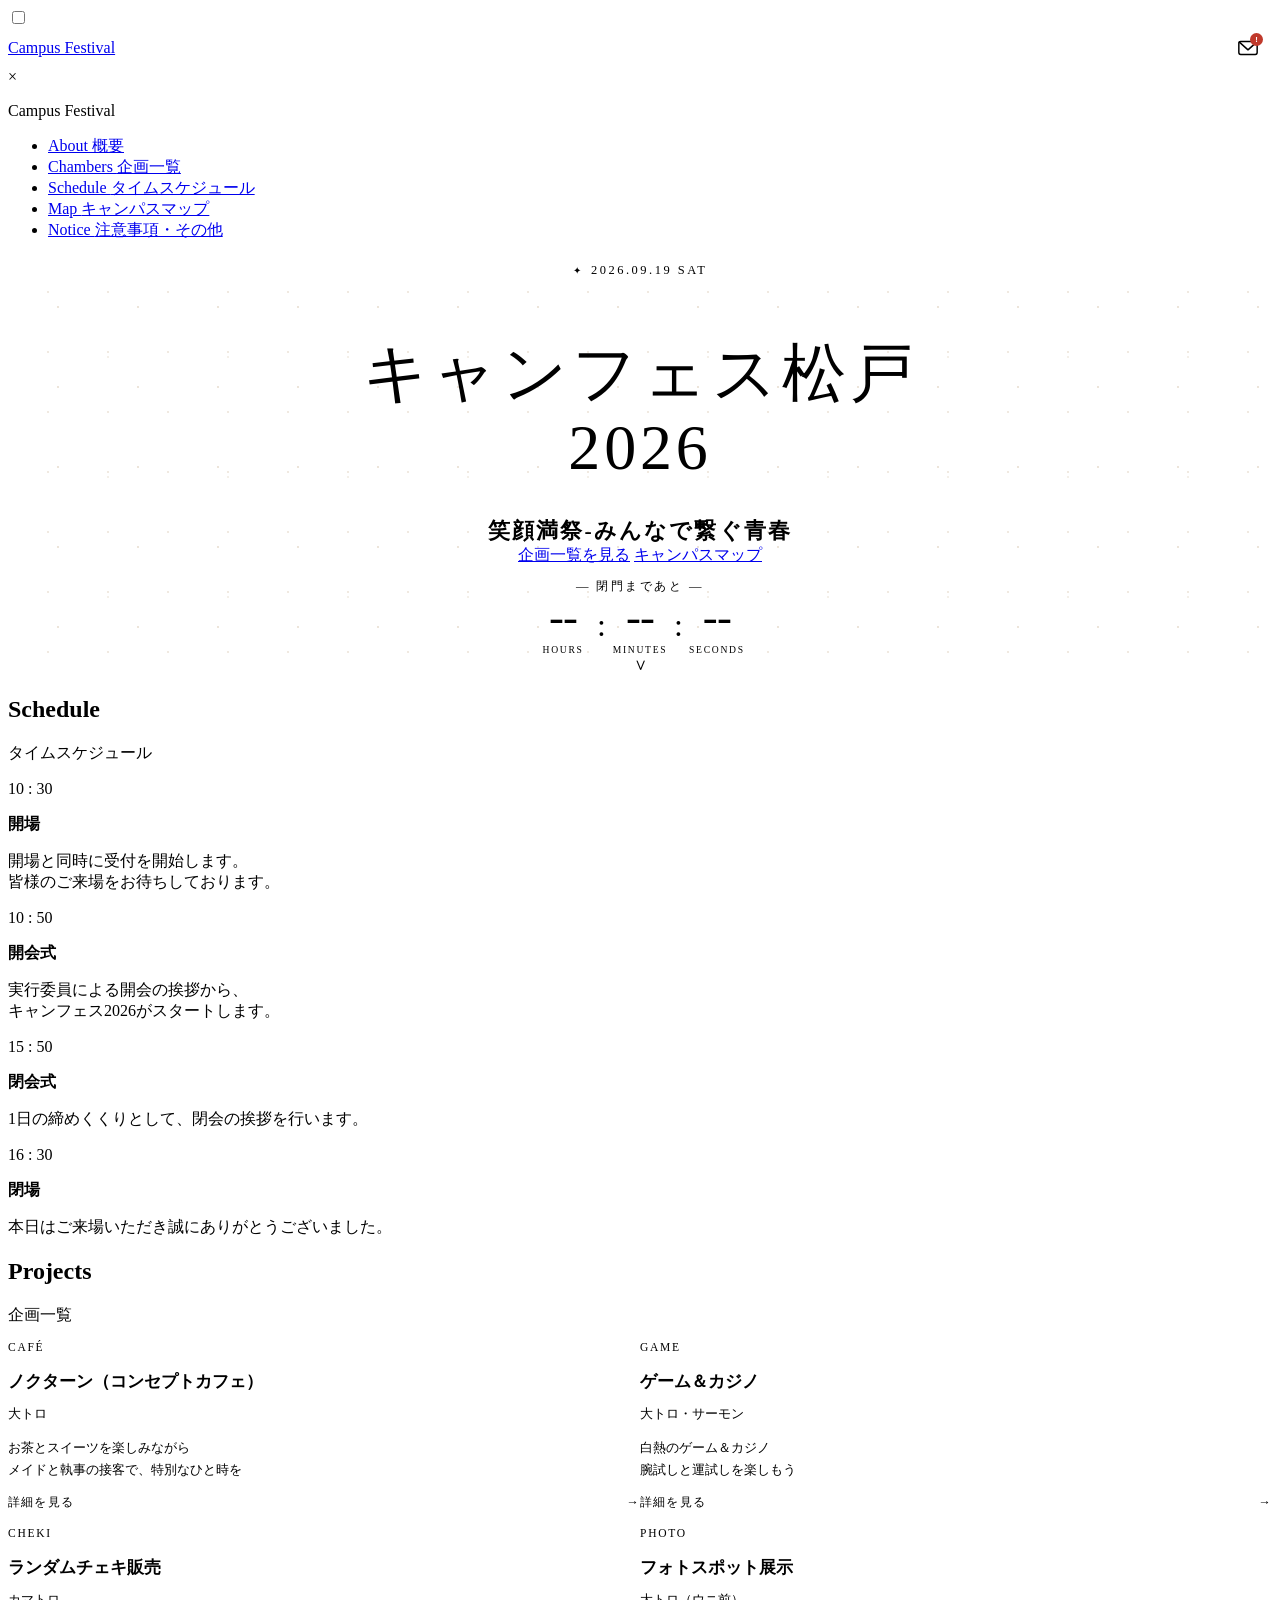
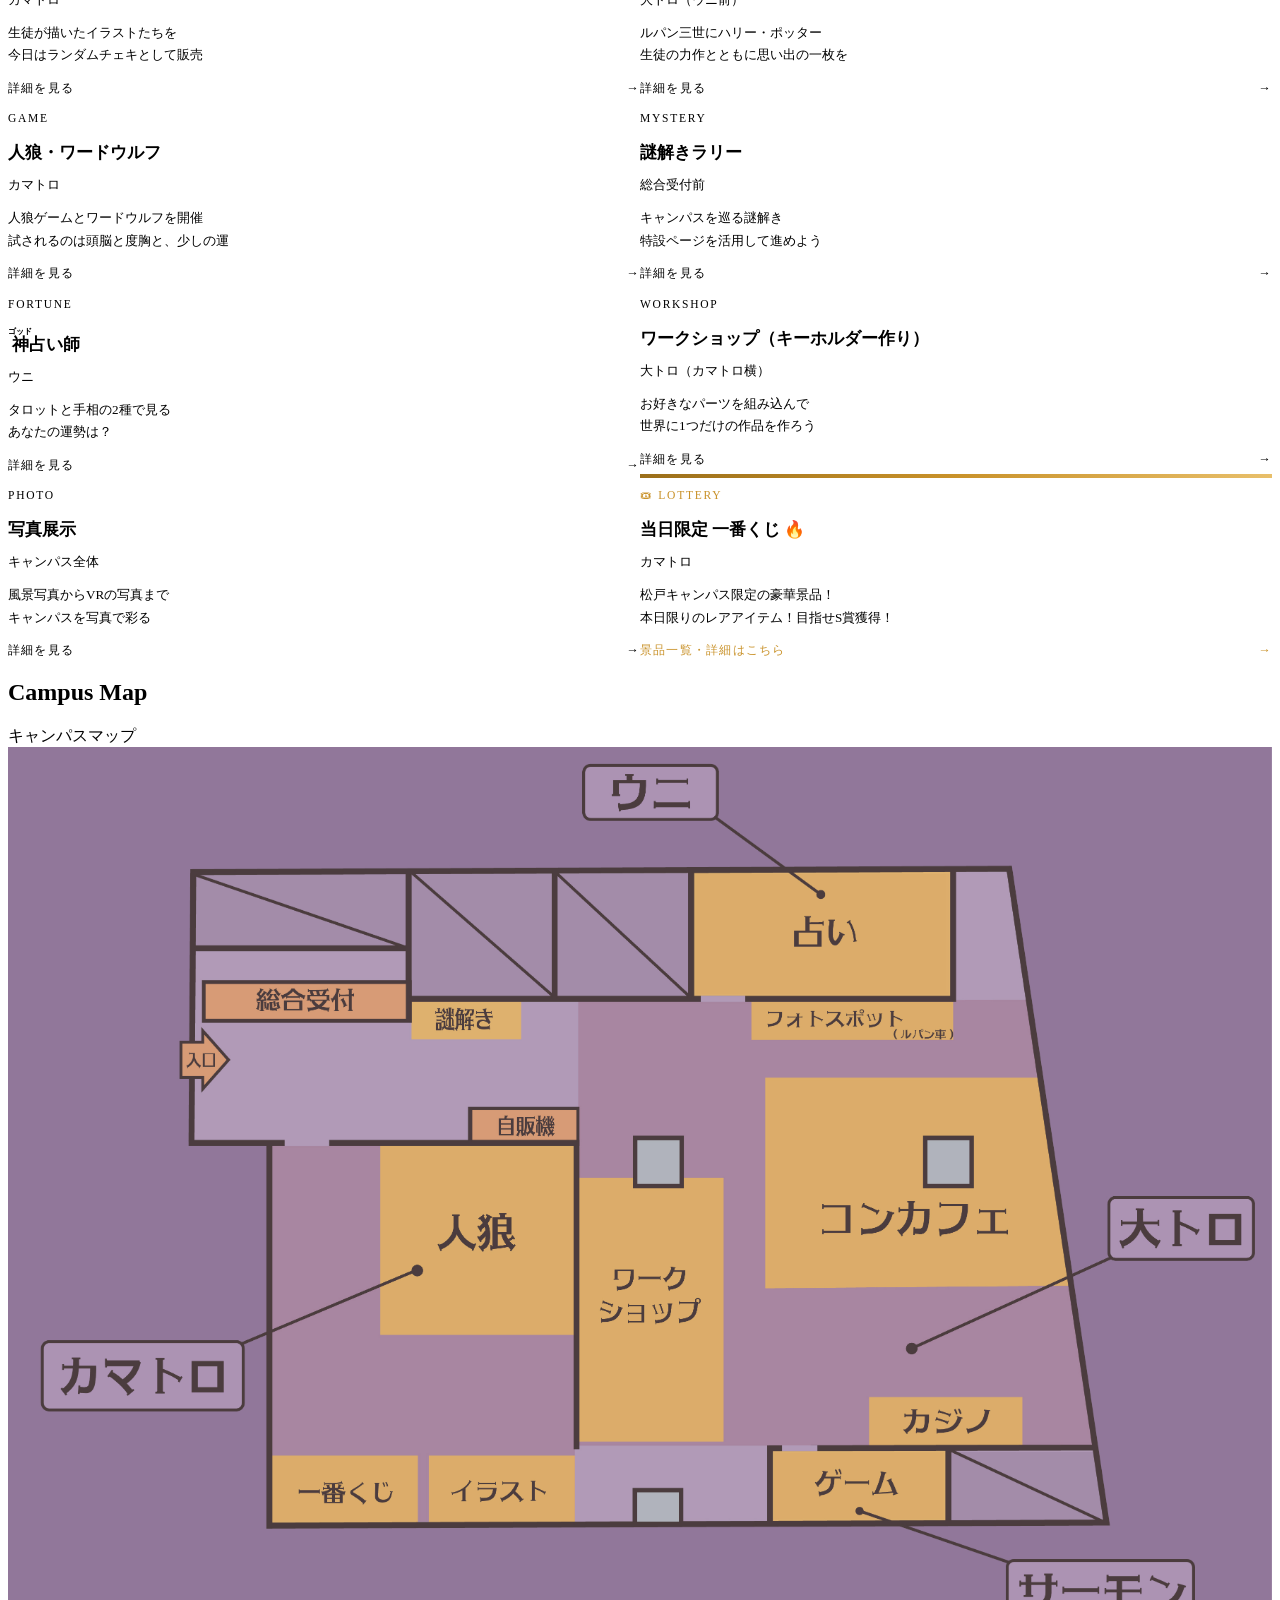
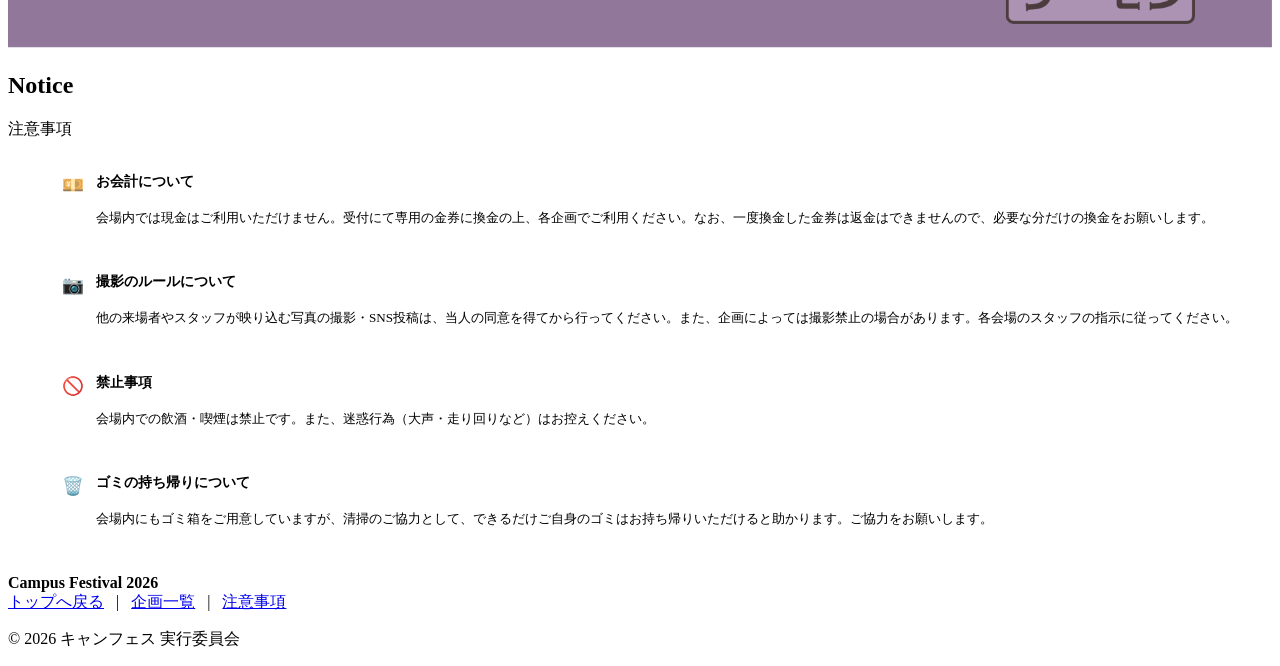
==== commit 3efd8117: "キャンパスマップ" ====
--- a/index.html
+++ b/index.html
@@ -519,7 +519,7 @@
         <span class="section-heading__line"></span>
       </div>
 
-      <img src="assets/img/campus-map.jpg" alt="キャンフェス2026 会場フロアマップ" class="map-img" loading="lazy">
+      <img src="assets/img/image.jpg" alt="キャンフェス2026 会場フロアマップ" class="map-img" loading="lazy">
 
     </div>
   </section>
